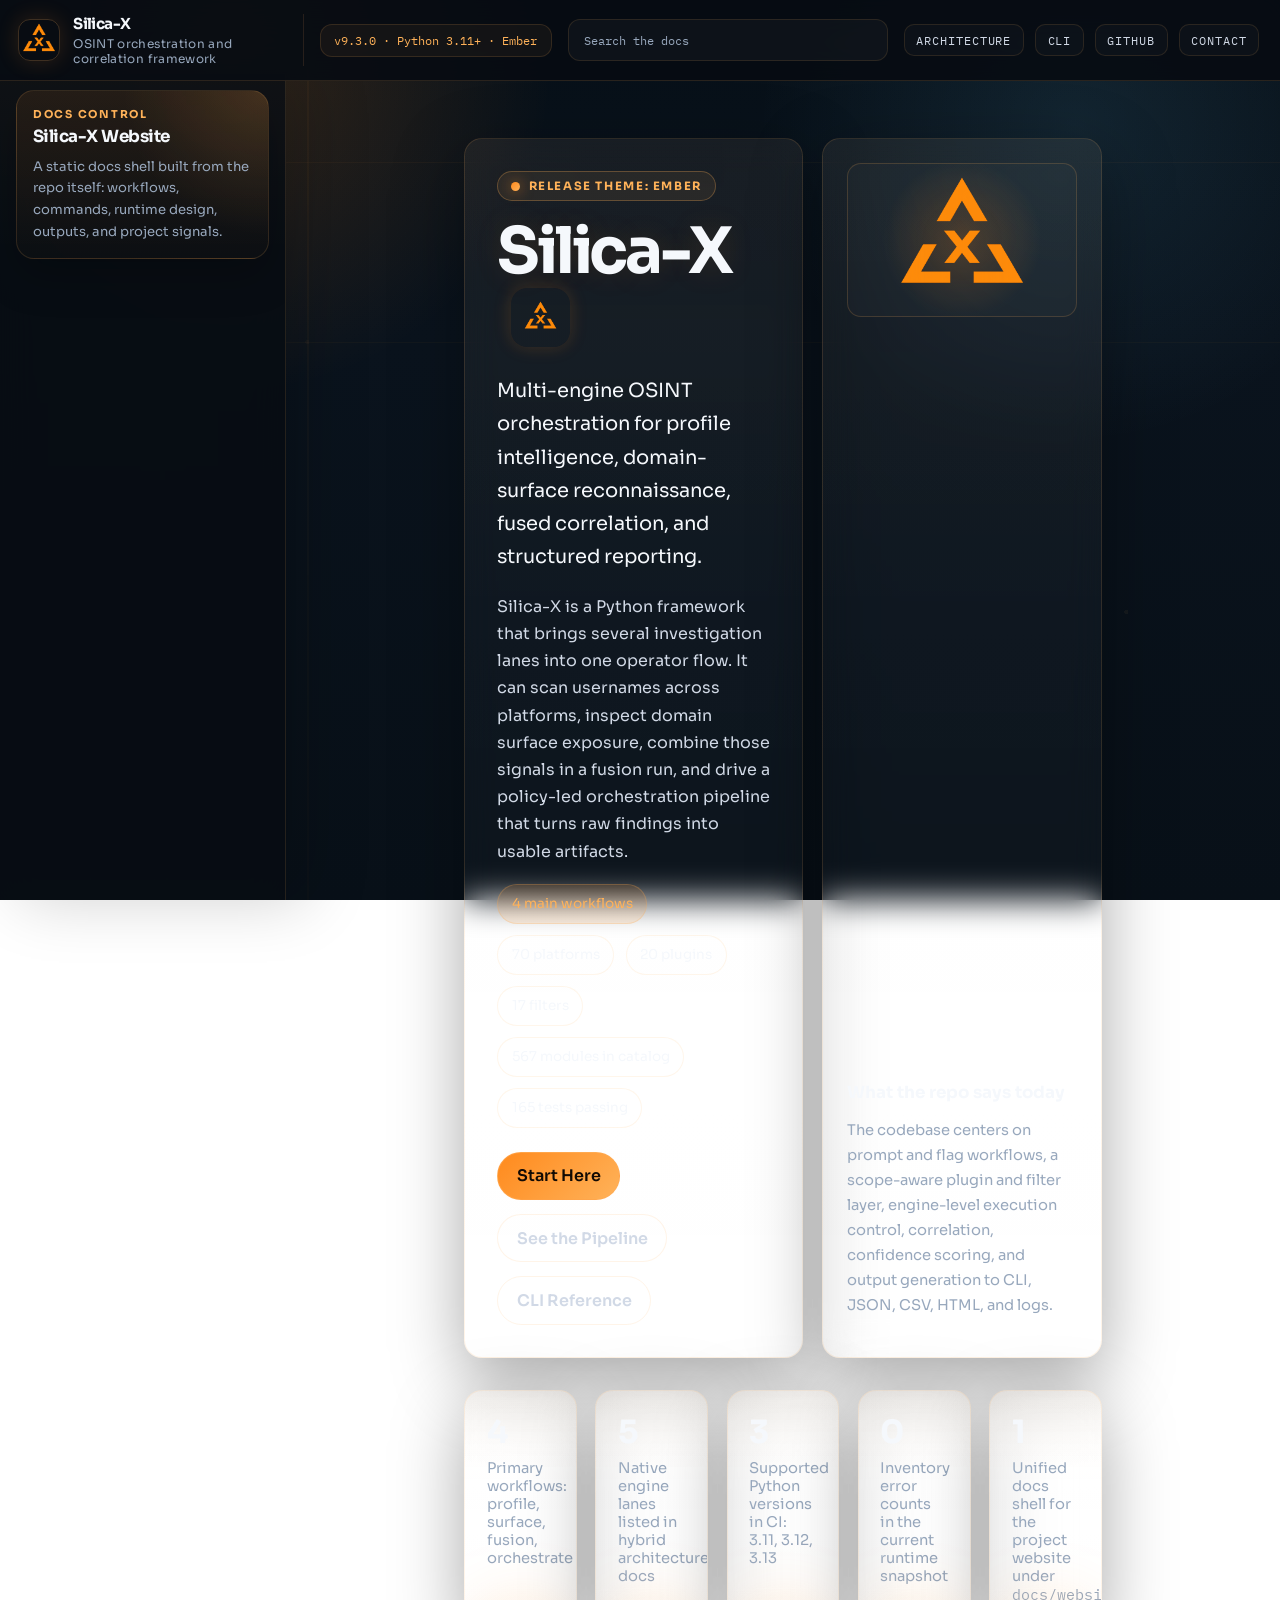
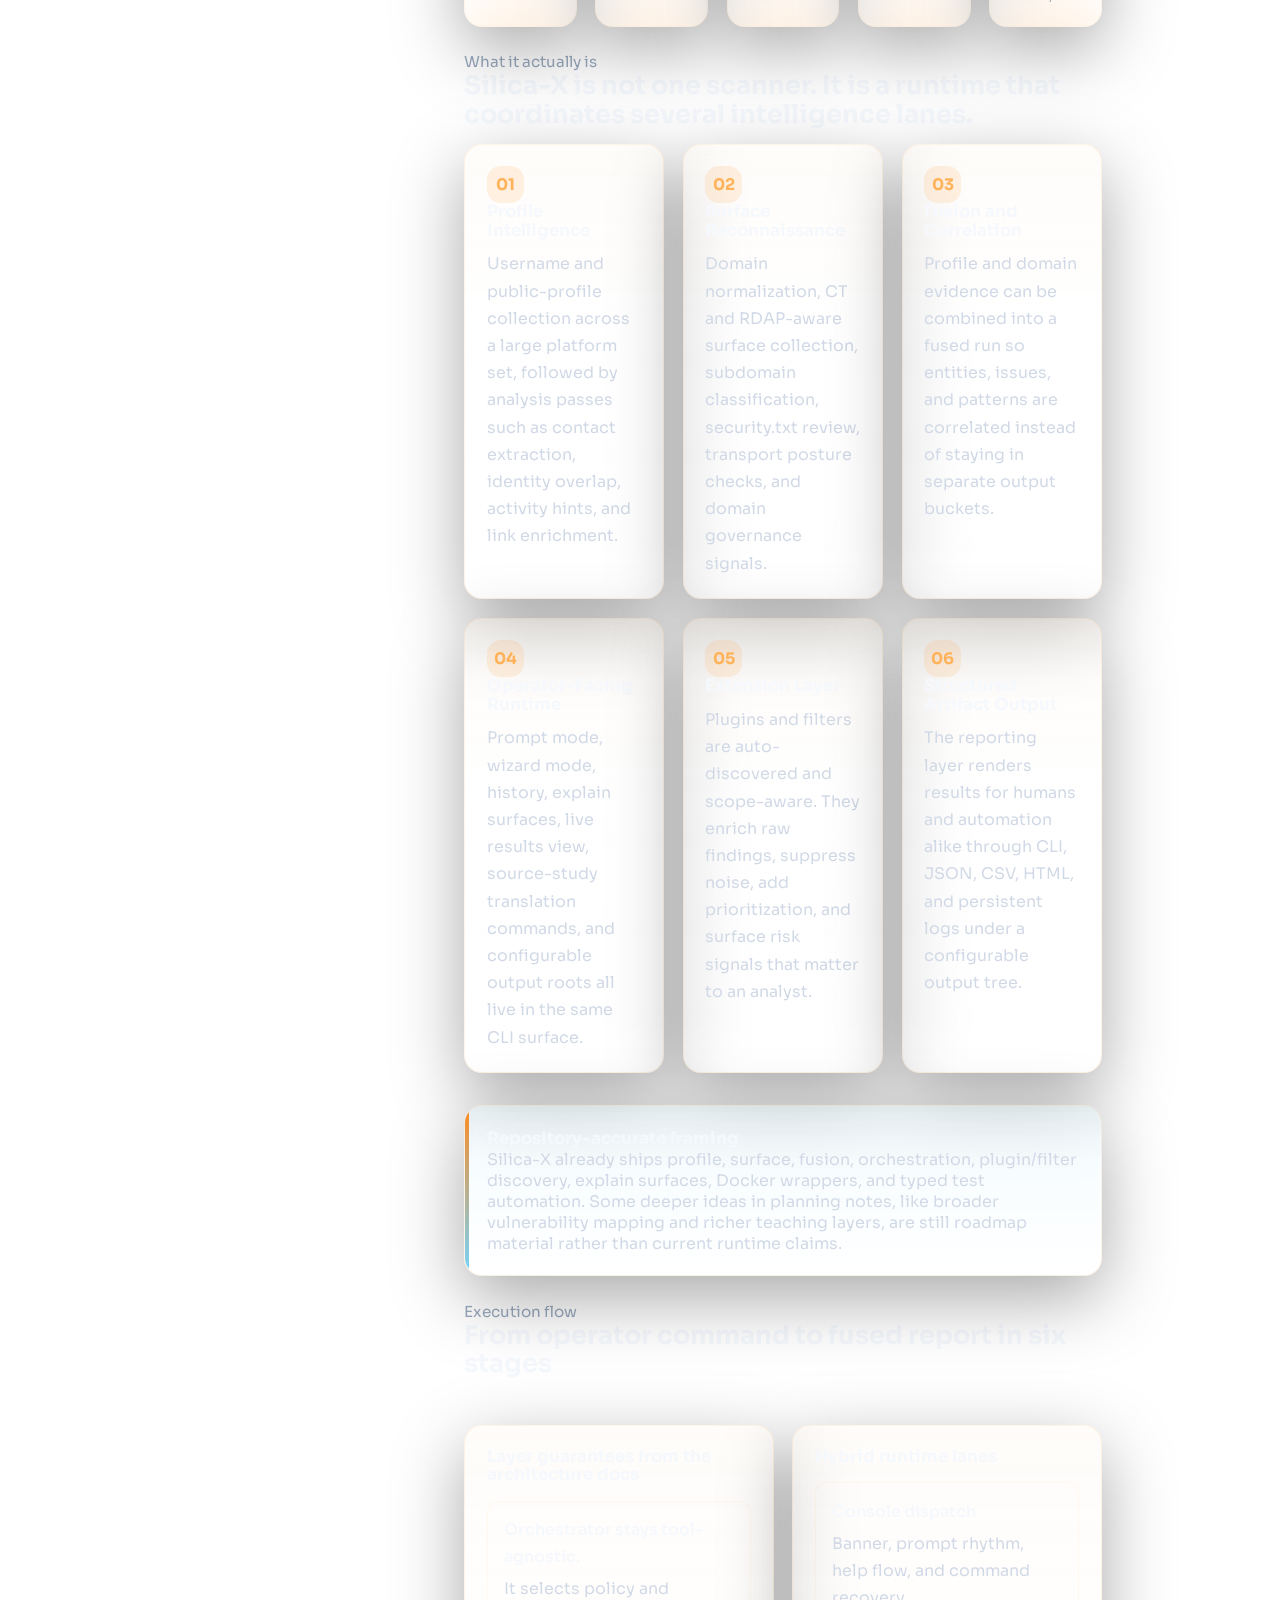
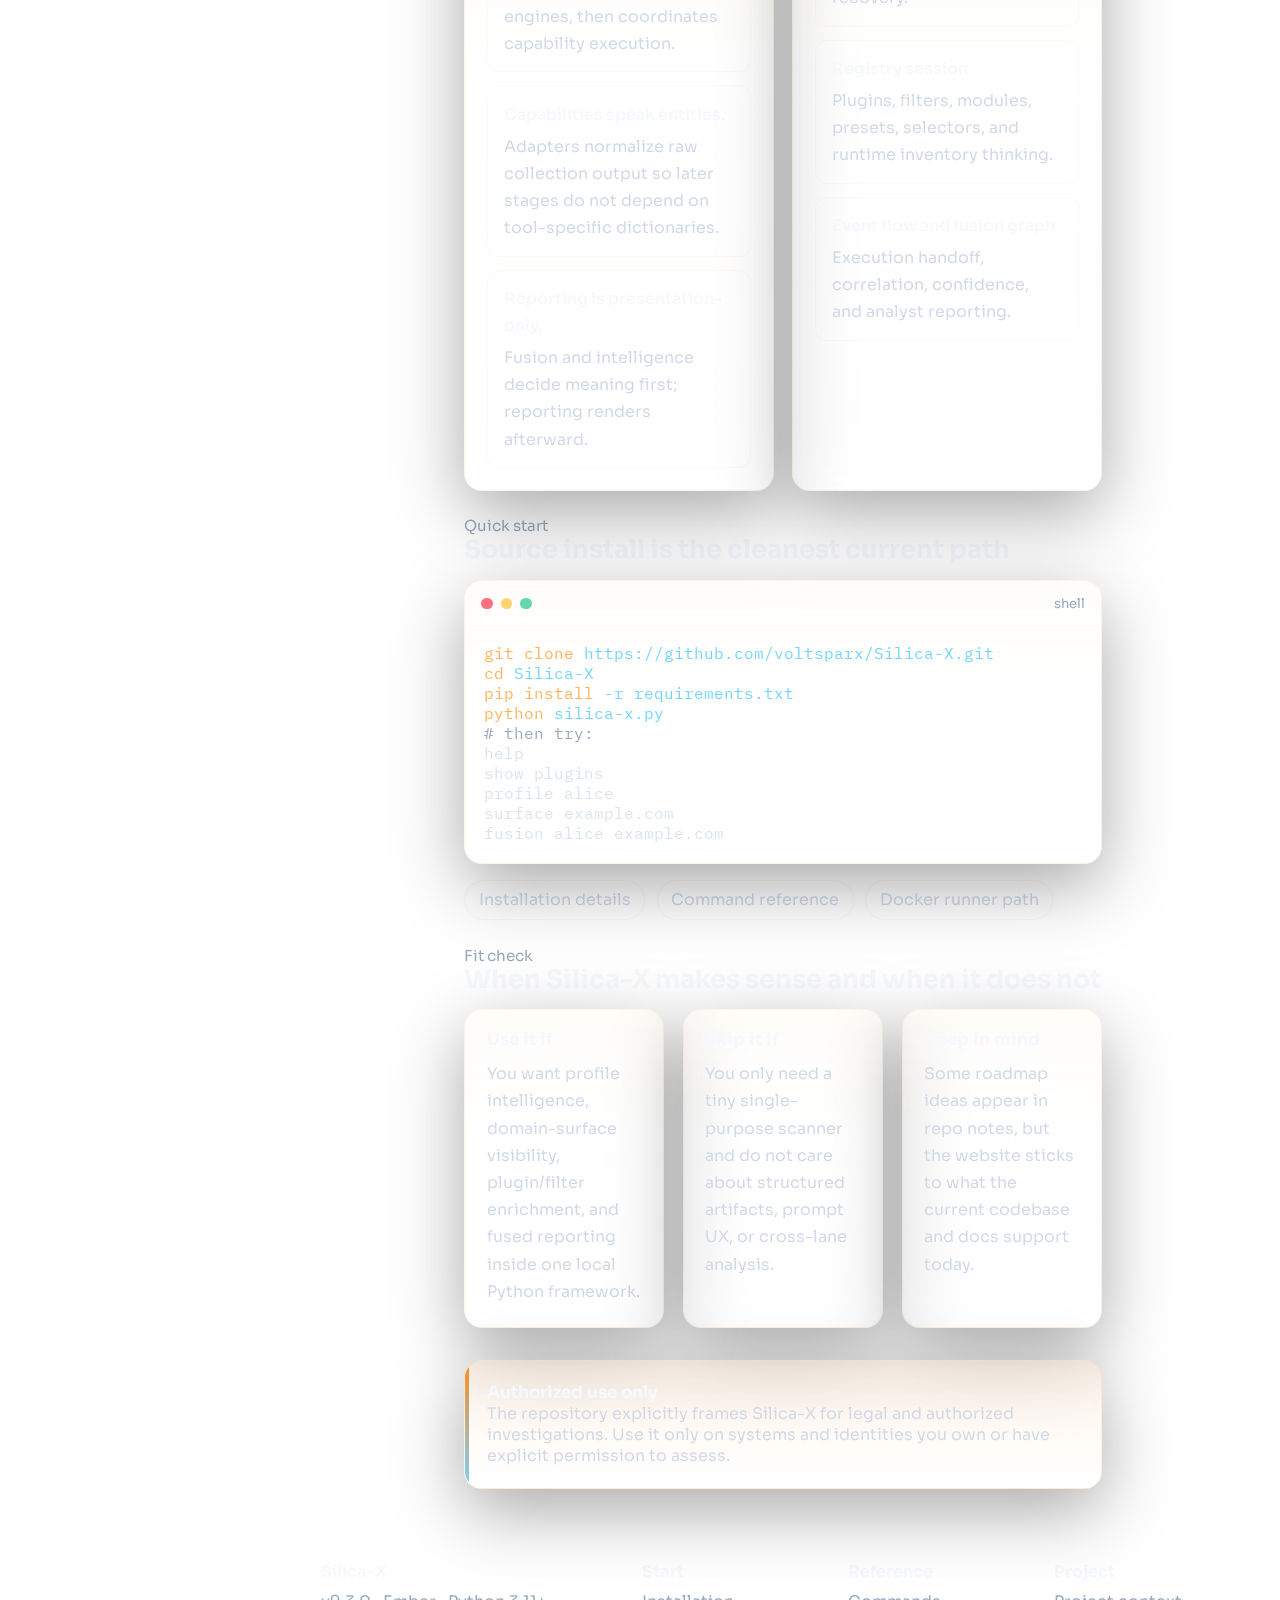
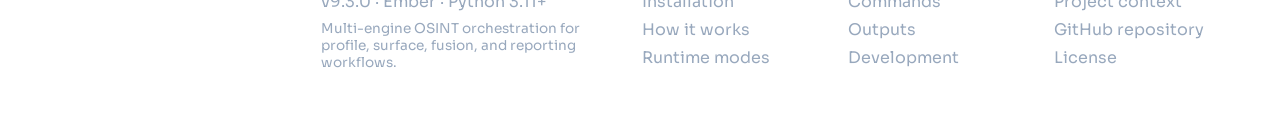
==== docs/website/index.html @ 4a7446ca "Modifications" ====
<!DOCTYPE html>
<html lang="en">
<head>
<meta charset="UTF-8">
<meta name="viewport" content="width=device-width, initial-scale=1.0">
<title>Overview | Silica-X</title>
<meta name="description" content="Silica-X is a multi-engine OSINT framework for profile intelligence, domain-surface reconnaissance, and fused correlation reporting.">
<link rel="canonical" href="https://voltsparx.github.io/Silica-X/">
<meta property="og:type" content="website">
<meta property="og:site_name" content="Silica-X">
<meta property="og:title" content="Overview | Silica-X">
<meta property="og:description" content="Static project docs for the Silica-X OSINT framework.">
<meta property="og:url" content="https://voltsparx.github.io/Silica-X/">
<meta property="og:image" content="https://raw.githubusercontent.com/voltsparx/Silica-X/main/docs/website/web_assets/media/silica-x-web.png">
<meta name="twitter:card" content="summary_large_image">
<meta name="twitter:title" content="Overview | Silica-X">
<meta name="twitter:description" content="Multi-engine OSINT orchestration for profile, surface, fusion, and orchestration workflows.">
<meta name="twitter:image" content="https://raw.githubusercontent.com/voltsparx/Silica-X/main/docs/website/web_assets/media/silica-x-web.png">
<link rel="preconnect" href="https://fonts.googleapis.com">
<link rel="preconnect" href="https://fonts.gstatic.com" crossorigin>
<link href="https://fonts.googleapis.com/css2?family=IBM+Plex+Mono:wght@400;500;600&family=Sora:wght@400;500;600;700;800&display=swap" rel="stylesheet">
<link rel="stylesheet" href="css/core/base.css">
<link rel="stylesheet" href="css/layout/topbar.css">
<link rel="stylesheet" href="css/layout/sidebar.css">
<link rel="stylesheet" href="css/layout/content.css">
<link rel="stylesheet" href="css/components/workflow.css">
<link rel="stylesheet" href="css/components/modules.css">
<link rel="stylesheet" href="css/components/development.css">
<link rel="stylesheet" href="css/layout/responsive.css">
<link rel="icon" href="web_assets/media/silica-x-favicon.ico" sizes="any">
</head>
<body data-page="index.html" data-default-section="home">
<header id="topbar">
  <button id="topbar-brand" type="button" aria-label="Silica-X brand console trigger">
    <img src="web_assets/media/silica-x-web.png" alt="Silica-X logo">
    <span id="topbar-brand-text">
      <span id="topbar-name">Silica-X</span>
      <span id="topbar-tagline">OSINT orchestration and correlation framework</span>
    </span>
  </button>
  <div id="topbar-version">v9.3.0 · Python 3.11+ · Ember</div>
  <div class="topbar-search">
    <input id="docs-search-input" type="search" placeholder="Search the docs">
    <div id="docs-search-results" class="topbar-search-results" hidden></div>
  </div>
  <div id="topbar-links">
    <a href="workflow.html#pipeline">Architecture</a>
    <a href="cli-reference.html#commands">CLI</a>
    <a href="https://github.com/voltsparx/Silica-X" target="_blank" rel="noreferrer">GitHub</a>
    <div class="contact-wrap">
      <button id="contact-toggle" class="contact-toggle" type="button" aria-expanded="false">Contact</button>
      <div id="contact-popover" class="contact-popover" hidden>
        <a href="mailto:voltsparx@gmail.com">voltsparx@gmail.com</a>
        <a href="https://github.com/voltsparx" target="_blank" rel="noreferrer">github.com/voltsparx</a>
      </div>
    </div>
    <button id="menu-toggle" type="button">Menu</button>
  </div>
</header>

<nav id="sidebar" aria-label="Documentation navigation">
  <div class="sidebar-panel-head">
    <div class="sidebar-kicker">Docs Control</div>
    <h2 class="sidebar-title">Silica-X Website</h2>
    <p class="sidebar-note">A static docs shell built from the repo itself: workflows, commands, runtime design, outputs, and project signals.</p>
  </div>
  <div id="sidebar-tabs" class="sidebar-tabs" role="tablist" aria-label="Documentation groups"></div>
  <div id="sidebar-nav"></div>
</nav>
<button id="sidebar-backdrop" type="button" aria-label="Close navigation"></button>

<main id="main">
  <section id="home" class="page-section section-anchor">
    <div class="hero-grid">
      <article class="hero-card">
        <div class="eyebrow">Release Theme: Ember</div>
        <h1 class="hero-title">Silica-X <span class="hero-title-mark" aria-hidden="true"><img src="web_assets/media/silica-x-web.png" alt=""></span></h1>
        <p class="hero-subtitle">Multi-engine OSINT orchestration for profile intelligence, domain-surface reconnaissance, fused correlation, and structured reporting.</p>
        <p class="hero-copy">Silica-X is a Python framework that brings several investigation lanes into one operator flow. It can scan usernames across platforms, inspect domain surface exposure, combine those signals in a fusion run, and drive a policy-led orchestration pipeline that turns raw findings into usable artifacts.</p>
        <div class="badge-row">
          <span class="badge is-accent">4 main workflows</span>
          <span class="badge">70 platforms</span>
          <span class="badge">20 plugins</span>
          <span class="badge">17 filters</span>
          <span class="badge">567 modules in catalog</span>
          <span class="badge">165 tests passing</span>
        </div>
        <div class="cta-row">
          <a class="btn btn-primary" href="getting-started.html#install">Start Here</a>
          <a class="btn btn-secondary" href="workflow.html#pipeline">See the Pipeline</a>
          <a class="btn btn-ghost" href="cli-reference.html#commands">CLI Reference</a>
        </div>
      </article>
      <article class="hero-card hero-logo-card">
        <div class="hero-logo-frame">
          <img src="web_assets/media/silica-x-web.png" alt="Silica-X mark">
        </div>
        <div>
          <div class="card-title">What the repo says today</div>
          <p class="hero-logo-note">The codebase centers on prompt and flag workflows, a scope-aware plugin and filter layer, engine-level execution control, correlation, confidence scoring, and output generation to CLI, JSON, CSV, HTML, and logs.</p>
        </div>
      </article>
    </div>

    <div class="stats-grid section-block">
      <article class="metric-card"><span class="metric-value">4</span><span class="metric-label">Primary workflows: profile, surface, fusion, orchestrate</span></article>
      <article class="metric-card"><span class="metric-value">5</span><span class="metric-label">Native engine lanes listed in hybrid architecture docs</span></article>
      <article class="metric-card"><span class="metric-value">3</span><span class="metric-label">Supported Python versions in CI: 3.11, 3.12, 3.13</span></article>
      <article class="metric-card"><span class="metric-value">0</span><span class="metric-label">Inventory error counts in the current runtime snapshot</span></article>
      <article class="metric-card"><span class="metric-value">1</span><span class="metric-label">Unified docs shell for the project website under <span class="mono">docs/website</span></span></article>
    </div>
  </section>

  <section id="core-idea" class="page-section section-anchor">
    <div class="section-head">
      <div>
        <div class="section-kicker">What it actually is</div>
        <h2 class="section-title">Silica-X is not one scanner. It is a runtime that coordinates several intelligence lanes.</h2>
      </div>
    </div>
    <div class="card-grid">
      <article class="card">
        <div class="icon-chip">01</div>
        <h3 class="card-title">Profile Intelligence</h3>
        <div class="card-copy">
          <p>Username and public-profile collection across a large platform set, followed by analysis passes such as contact extraction, identity overlap, activity hints, and link enrichment.</p>
        </div>
      </article>
      <article class="card">
        <div class="icon-chip">02</div>
        <h3 class="card-title">Surface Reconnaissance</h3>
        <div class="card-copy">
          <p>Domain normalization, CT and RDAP-aware surface collection, subdomain classification, security.txt review, transport posture checks, and domain governance signals.</p>
        </div>
      </article>
      <article class="card">
        <div class="icon-chip">03</div>
        <h3 class="card-title">Fusion and Correlation</h3>
        <div class="card-copy">
          <p>Profile and domain evidence can be combined into a fused run so entities, issues, and patterns are correlated instead of staying in separate output buckets.</p>
        </div>
      </article>
      <article class="card">
        <div class="icon-chip">04</div>
        <h3 class="card-title">Operator-Facing Runtime</h3>
        <div class="card-copy">
          <p>Prompt mode, wizard mode, history, explain surfaces, live results view, source-study translation commands, and configurable output roots all live in the same CLI surface.</p>
        </div>
      </article>
      <article class="card">
        <div class="icon-chip">05</div>
        <h3 class="card-title">Extension Layer</h3>
        <div class="card-copy">
          <p>Plugins and filters are auto-discovered and scope-aware. They enrich raw findings, suppress noise, add prioritization, and surface risk signals that matter to an analyst.</p>
        </div>
      </article>
      <article class="card">
        <div class="icon-chip">06</div>
        <h3 class="card-title">Structured Artifact Output</h3>
        <div class="card-copy">
          <p>The reporting layer renders results for humans and automation alike through CLI, JSON, CSV, HTML, and persistent logs under a configurable output tree.</p>
        </div>
      </article>
    </div>
    <div class="callout callout-info section-block">
      <div class="callout-title">Repository-accurate framing</div>
      Silica-X already ships profile, surface, fusion, orchestration, plugin/filter discovery, explain surfaces, Docker wrappers, and typed test automation. Some deeper ideas in planning notes, like broader vulnerability mapping and richer teaching layers, are still roadmap material rather than current runtime claims.
    </div>
  </section>

  <section id="how-it-works" class="page-section section-anchor">
    <div class="section-head">
      <div>
        <div class="section-kicker">Execution flow</div>
        <h2 class="section-title">From operator command to fused report in six stages</h2>
      </div>
    </div>
    <div class="pipeline-grid">
      <div id="home-workflow-rail" class="workflow-rail" aria-label="Silica-X workflow stages"></div>
    </div>
    <div class="grid-2 section-block">
      <article class="panel">
        <h3 class="panel-title">Layer guarantees from the architecture docs</h3>
        <ul class="simple-list">
          <li><span class="list-label">Orchestrator stays tool-agnostic.</span>It selects policy and engines, then coordinates capability execution.</li>
          <li><span class="list-label">Capabilities speak entities.</span>Adapters normalize raw collection output so later stages do not depend on tool-specific dictionaries.</li>
          <li><span class="list-label">Reporting is presentation-only.</span>Fusion and intelligence decide meaning first; reporting renders afterward.</li>
        </ul>
      </article>
      <article class="panel">
        <h3 class="panel-title">Hybrid runtime lanes</h3>
        <ul class="simple-list">
          <li><span class="list-label">Console dispatch</span>Banner, prompt rhythm, help flow, and command recovery.</li>
          <li><span class="list-label">Registry session</span>Plugins, filters, modules, presets, selectors, and runtime inventory thinking.</li>
          <li><span class="list-label">Event flow and fusion graph</span>Execution handoff, correlation, confidence, and analyst reporting.</li>
        </ul>
      </article>
    </div>
  </section>

  <section id="quickstart-30" class="page-section section-anchor">
    <div class="section-head">
      <div>
        <div class="section-kicker">Quick start</div>
        <h2 class="section-title">Source install is the cleanest current path</h2>
      </div>
    </div>
    <article class="code-block">
      <div class="code-head">
        <span class="code-dot"></span>
        <span class="code-dot"></span>
        <span class="code-dot"></span>
        <span class="code-lang">shell</span>
      </div>
      <pre class="code-body"><span class="cmd">git clone</span> <span class="arg">https://github.com/voltsparx/Silica-X.git</span>
<span class="cmd">cd</span> <span class="arg">Silica-X</span>
<span class="cmd">pip install</span> <span class="arg">-r requirements.txt</span>
<span class="cmd">python</span> <span class="arg">silica-x.py</span>
<span class="muted"># then try:</span>
help
show plugins
profile alice
surface example.com
fusion alice example.com</pre>
    </article>
    <div class="section-links">
      <a class="section-link" href="getting-started.html#install">Installation details</a>
      <a class="section-link" href="cli-reference.html#commands">Command reference</a>
      <a class="section-link" href="download.html#download-home">Docker runner path</a>
    </div>
  </section>

  <section id="fit-check" class="page-section section-anchor">
    <div class="section-head">
      <div>
        <div class="section-kicker">Fit check</div>
        <h2 class="section-title">When Silica-X makes sense and when it does not</h2>
      </div>
    </div>
    <div class="grid-3">
      <article class="card">
        <h3 class="card-title">Use it if</h3>
        <div class="card-copy">
          <p>You want profile intelligence, domain-surface visibility, plugin/filter enrichment, and fused reporting inside one local Python framework.</p>
        </div>
      </article>
      <article class="card">
        <h3 class="card-title">Skip it if</h3>
        <div class="card-copy">
          <p>You only need a tiny single-purpose scanner and do not care about structured artifacts, prompt UX, or cross-lane analysis.</p>
        </div>
      </article>
      <article class="card">
        <h3 class="card-title">Keep in mind</h3>
        <div class="card-copy">
          <p>Some roadmap ideas appear in repo notes, but the website sticks to what the current codebase and docs support today.</p>
        </div>
      </article>
    </div>
    <div class="callout callout-warn section-block">
      <div class="callout-title">Authorized use only</div>
      The repository explicitly frames Silica-X for legal and authorized investigations. Use it only on systems and identities you own or have explicit permission to assess.
    </div>
  </section>
</main>

<footer class="footer shell">
  <div class="footer-grid">
    <div>
      <div class="footer-title">Silica-X</div>
      <div>v9.3.0 · Ember · Python 3.11+</div>
      <div class="tiny" style="margin-top: 0.5rem;">Multi-engine OSINT orchestration for profile, surface, fusion, and reporting workflows.</div>
    </div>
    <div>
      <div class="footer-title">Start</div>
      <a class="footer-link" href="getting-started.html#install">Installation</a>
      <a class="footer-link" href="workflow.html#how">How it works</a>
      <a class="footer-link" href="modes.html#prompt-mode">Runtime modes</a>
    </div>
    <div>
      <div class="footer-title">Reference</div>
      <a class="footer-link" href="cli-reference.html#commands">Commands</a>
      <a class="footer-link" href="reporting.html#outputs">Outputs</a>
      <a class="footer-link" href="development.html#development-home">Development</a>
    </div>
    <div>
      <div class="footer-title">Project</div>
      <a class="footer-link" href="project.html#author">Project context</a>
      <a class="footer-link" href="https://github.com/voltsparx/Silica-X" target="_blank" rel="noreferrer">GitHub repository</a>
      <a class="footer-link" href="https://raw.githubusercontent.com/voltsparx/Silica-X/main/LICENSE" target="_blank" rel="noreferrer">License</a>
    </div>
  </div>
</footer>

<script src="js/core/site-data.js"></script>
<script src="js/core/helpers.js"></script>
<script src="js/features/sidebar.js"></script>
<script src="js/features/search.js"></script>
<script src="js/features/workflow-visual.js"></script>
<script src="js/features/easter-eggs.js"></script>
<script src="js/features/development-feed.js"></script>
<script src="js/bootstrap/app.js"></script>
</body>
</html>
---- docs/website/css/core/base.css ----
:root {
  --bg-0: #081018;
  --bg-1: #0d151f;
  --bg-2: #111d2a;
  --bg-3: rgba(17, 29, 42, 0.82);
  --panel: rgba(9, 16, 24, 0.92);
  --panel-strong: rgba(12, 22, 32, 0.98);
  --panel-soft: rgba(255, 255, 255, 0.04);
  --line: rgba(255, 176, 90, 0.14);
  --line-strong: rgba(255, 171, 86, 0.34);
  --text-0: #f5f8fc;
  --text-1: #d1d9e6;
  --text-2: #98a8bd;
  --ember: #ff8a1d;
  --ember-2: #ffb259;
  --ember-3: #ffd29a;
  --cyan: #73d4ff;
  --mint: #67d6a8;
  --rose: #ff8d99;
  --warn: #ffd36f;
  --shadow: 0 22px 70px rgba(0, 0, 0, 0.34);
  --radius-lg: 28px;
  --radius-md: 18px;
  --radius-sm: 12px;
  --site-width: 1180px;
  --sidebar-width: 286px;
  --topbar-height: 74px;
  --scanline: rgba(255, 176, 90, 0.024);
  --circuit: rgba(255, 165, 76, 0.065);
  --circuit-strong: rgba(255, 186, 112, 0.12);
}

* {
  box-sizing: border-box;
}

html {
  scroll-behavior: smooth;
}

body {
  margin: 0;
  min-height: 100vh;
  color: var(--text-1);
  font-family: "Sora", sans-serif;
  background:
    radial-gradient(circle at 18% 8%, rgba(255, 138, 29, 0.17), transparent 24%),
    radial-gradient(circle at 84% 14%, rgba(115, 212, 255, 0.1), transparent 24%),
    linear-gradient(90deg, transparent 0 7%, var(--scanline) 7% 7.1%, transparent 7.1% 13%, var(--scanline) 13% 13.1%, transparent 13.1% 100%),
    linear-gradient(180deg, #071018 0%, #0a131d 38%, #081018 100%);
  background-attachment: fixed;
  overflow-x: hidden;
}

body::before,
body::after {
  content: "";
  position: fixed;
  inset: 0;
  pointer-events: none;
  z-index: -1;
}

body::before {
  background:
    linear-gradient(90deg, transparent 0 12%, var(--circuit) 12% 12.14%, transparent 12.14% 24%, var(--circuit) 24% 24.14%, transparent 24.14% 100%),
    linear-gradient(180deg, transparent 0 18%, var(--circuit) 18% 18.14%, transparent 18.14% 38%, var(--circuit) 38% 38.14%, transparent 38.14% 100%),
    radial-gradient(circle at 12% 18%, var(--circuit-strong) 0 2px, transparent 2px),
    radial-gradient(circle at 24% 38%, var(--circuit) 0 2px, transparent 2px),
    radial-gradient(circle at 76% 22%, var(--circuit) 0 2px, transparent 2px),
    radial-gradient(circle at 88% 68%, var(--circuit-strong) 0 2px, transparent 2px);
  mask-image: linear-gradient(180deg, rgba(0, 0, 0, 0.78), rgba(0, 0, 0, 0.34));
  opacity: 0.92;
}

body::after {
  background:
    radial-gradient(circle at 20% 10%, rgba(255, 138, 29, 0.17), transparent 0 18%),
    radial-gradient(circle at 80% 80%, rgba(255, 138, 29, 0.1), transparent 0 16%),
    radial-gradient(circle at 72% 8%, rgba(115, 212, 255, 0.08), transparent 0 14%);
  filter: blur(36px);
}

img {
  max-width: 100%;
  display: block;
}

a {
  color: inherit;
  text-decoration: none;
}

button,
input,
select {
  font: inherit;
}

button {
  border: 0;
  cursor: pointer;
}

main {
  display: block;
}

h1,
h2,
h3,
h4 {
  margin: 0;
  color: var(--text-0);
  line-height: 1.1;
  font-family: "Sora", sans-serif;
}

p,
li {
  line-height: 1.7;
}

code,
pre,
.mono {
  font-family: "IBM Plex Mono", monospace;
}

.shell {
  max-width: var(--site-width);
  margin: 0 auto;
}

.page {
  max-width: 900px;
}

.eyebrow {
  display: inline-flex;
  align-items: center;
  gap: 0.55rem;
  padding: 0.45rem 0.8rem;
  border-radius: 999px;
  border: 1px solid rgba(255, 171, 86, 0.28);
  background: rgba(255, 171, 86, 0.08);
  color: var(--ember-2);
  letter-spacing: 0.14em;
  font-size: 0.72rem;
  font-weight: 700;
  text-transform: uppercase;
}

.eyebrow::before {
  content: "";
  width: 0.55rem;
  height: 0.55rem;
  border-radius: 999px;
  background: linear-gradient(135deg, var(--ember), var(--ember-2));
  box-shadow: 0 0 14px rgba(255, 138, 29, 0.65);
}

.hero-card,
.panel,
.card,
.callout,
.code-block,
.table-card,
.stage-detail,
.feed-card,
.metric-card,
.download-card {
  background:
    linear-gradient(180deg, rgba(255, 255, 255, 0.035), rgba(255, 255, 255, 0.015)),
    linear-gradient(180deg, rgba(255, 176, 90, 0.03), transparent 40%);
  border: 1px solid var(--line);
  border-radius: var(--radius-md);
  box-shadow: var(--shadow);
  backdrop-filter: blur(16px);
}

.hero-grid,
.grid-2,
.grid-3,
.stats-grid,
.card-grid,
.metric-grid,
.download-grid,
.link-grid,
.command-grid,
.mode-grid {
  display: grid;
  gap: 1.15rem;
}

.hero-grid {
  grid-template-columns: minmax(0, 1.55fr) minmax(280px, 0.95fr);
}

.grid-2 {
  grid-template-columns: repeat(2, minmax(0, 1fr));
}

.grid-3,
.card-grid,
.metric-grid,
.download-grid,
.link-grid,
.command-grid,
.mode-grid {
  grid-template-columns: repeat(3, minmax(0, 1fr));
}

.section-block {
  margin-top: 2rem;
}

.section-head {
  display: flex;
  align-items: center;
  justify-content: space-between;
  gap: 1rem;
  margin-bottom: 1rem;
}

.section-title {
  font-size: clamp(1.35rem, 2vw, 1.9rem);
}

.section-kicker {
  color: var(--text-2);
  font-size: 0.95rem;
}

.hero-card {
  padding: 2rem;
}

.hero-title {
  margin-top: 1rem;
  font-size: clamp(2.6rem, 5vw, 4.6rem);
  letter-spacing: -0.05em;
  text-shadow: 0 0 30px rgba(255, 138, 29, 0.12);
}

.hero-title-mark {
  display: inline-flex;
  align-items: center;
  justify-content: center;
  width: 0.92em;
  height: 0.92em;
  margin-left: 0.22em;
  vertical-align: 0.02em;
  border-radius: 16px;
  box-shadow: 0 0 18px rgba(255, 138, 29, 0.18);
}

.hero-title-mark img {
  width: 100%;
  height: 100%;
  object-fit: contain;
}

.hero-subtitle {
  margin-top: 0.75rem;
  color: var(--text-0);
  font-size: clamp(1rem, 1.8vw, 1.22rem);
}

.hero-copy {
  margin-top: 1rem;
  max-width: 64ch;
  color: var(--text-1);
}

.hero-logo-card {
  padding: 1.5rem;
  display: flex;
  flex-direction: column;
  justify-content: space-between;
  gap: 1rem;
  min-height: 100%;
}

.hero-logo-frame {
  border-radius: calc(var(--radius-md) - 4px);
  overflow: hidden;
  border: 1px solid rgba(255, 171, 86, 0.18);
  background: radial-gradient(circle at center, rgba(255, 138, 29, 0.2), transparent 58%), rgba(255, 255, 255, 0.02);
}

.hero-logo-frame img,
#topbar-brand img {
  transition: transform 180ms ease, filter 180ms ease;
}

.egg-logo-pulse {
  animation: egg-logo-pulse 820ms cubic-bezier(0.16, 1, 0.3, 1) 1;
}

@keyframes egg-logo-pulse {
  0% { transform: scale(1) rotate(0deg); filter: drop-shadow(0 0 0 rgba(255, 138, 29, 0)); }
  35% { transform: scale(1.08) rotate(7deg); filter: drop-shadow(0 0 16px rgba(255, 138, 29, 0.55)); }
  100% { transform: scale(1) rotate(0deg); filter: drop-shadow(0 0 0 rgba(255, 138, 29, 0)); }
}

.hero-logo-note {
  color: var(--text-2);
  font-size: 0.92rem;
}

.badge-row {
  display: flex;
  flex-wrap: wrap;
  gap: 0.7rem;
  margin-top: 1.2rem;
}

.badge {
  padding: 0.65rem 0.85rem;
  border-radius: 999px;
  background: rgba(255, 255, 255, 0.04);
  border: 1px solid rgba(255, 176, 90, 0.12);
  color: var(--text-0);
  font-size: 0.85rem;
}

.badge.is-accent {
  background: rgba(255, 138, 29, 0.12);
  border-color: rgba(255, 171, 86, 0.24);
  color: var(--ember-2);
}

.cta-row {
  display: flex;
  flex-wrap: wrap;
  gap: 0.85rem;
  margin-top: 1.5rem;
}

.btn {
  display: inline-flex;
  align-items: center;
  justify-content: center;
  gap: 0.55rem;
  min-height: 46px;
  padding: 0.8rem 1.15rem;
  border-radius: 999px;
  border: 1px solid var(--line);
  font-weight: 600;
  transition: transform 160ms ease, border-color 160ms ease, background 160ms ease;
}

.btn:hover,
.btn:focus-visible {
  transform: translateY(-1px);
  border-color: rgba(255, 171, 86, 0.38);
}

.btn-primary {
  color: #120a04;
  background: linear-gradient(135deg, var(--ember), var(--ember-2));
  border-color: rgba(255, 171, 86, 0.55);
}

.btn-secondary {
  background: rgba(255, 255, 255, 0.04);
}

.btn-ghost {
  background: transparent;
}

.panel,
.card,
.callout,
.feed-card,
.metric-card,
.download-card,
.table-card {
  padding: 1.35rem;
}

.stats-grid {
  grid-template-columns: repeat(5, minmax(0, 1fr));
}

.metric-card {
  position: relative;
  overflow: hidden;
}

.metric-card::after {
  content: "";
  position: absolute;
  inset: auto -10% -40% auto;
  width: 8rem;
  height: 8rem;
  border-radius: 999px;
  background: rgba(255, 138, 29, 0.12);
  filter: blur(28px);
}

.metric-value {
  font-size: 2rem;
  color: var(--text-0);
  font-weight: 700;
}

.metric-label {
  display: block;
  margin-top: 0.45rem;
  color: var(--text-2);
  font-size: 0.92rem;
}

.card-title,
.panel-title,
.callout-title {
  color: var(--text-0);
  font-size: 1.05rem;
  font-weight: 700;
}

.card-copy,
.panel-copy {
  margin-top: 0.65rem;
}

.card-copy p:first-child,
.panel-copy p:first-child {
  margin-top: 0;
}

.panel-copy p:last-child,
.card-copy p:last-child {
  margin-bottom: 0;
}

.callout {
  position: relative;
  overflow: hidden;
}

.callout::before {
  content: "";
  position: absolute;
  inset: 0 auto 0 0;
  width: 4px;
  background: linear-gradient(180deg, var(--ember), var(--cyan));
}

.callout-info {
  background: linear-gradient(180deg, rgba(115, 212, 255, 0.08), rgba(255, 255, 255, 0.02));
}

.callout-warn {
  background: linear-gradient(180deg, rgba(255, 138, 29, 0.09), rgba(255, 255, 255, 0.02));
}

.callout-danger {
  background: linear-gradient(180deg, rgba(255, 141, 153, 0.08), rgba(255, 255, 255, 0.02));
}

.mini-list,
.timeline-list,
.stack-list,
.signal-list,
.simple-list {
  display: grid;
  gap: 0.8rem;
  padding: 0;
  margin: 1rem 0 0;
  list-style: none;
}

.mini-list li,
.timeline-list li,
.stack-list li,
.signal-list li,
.simple-list li {
  padding: 0.9rem 1rem;
  border-radius: var(--radius-sm);
  background: rgba(255, 255, 255, 0.03);
  border: 1px solid rgba(255, 176, 90, 0.08);
}

.list-label {
  display: block;
  color: var(--text-0);
  font-weight: 600;
  margin-bottom: 0.3rem;
}

.table-card table {
  width: 100%;
  border-collapse: collapse;
  font-size: 0.95rem;
}

.table-card thead th {
  text-align: left;
  color: var(--text-0);
  font-size: 0.78rem;
  text-transform: uppercase;
  letter-spacing: 0.08em;
  padding: 0 0 0.9rem;
}

.table-card tbody td {
  padding: 0.9rem 0;
  border-top: 1px solid rgba(255, 176, 90, 0.08);
  vertical-align: top;
}

.code-block {
  overflow: hidden;
  padding: 0;
}

.code-head {
  display: flex;
  align-items: center;
  gap: 0.5rem;
  padding: 0.9rem 1rem;
  border-bottom: 1px solid rgba(255, 176, 90, 0.08);
  background: rgba(255, 255, 255, 0.04);
}

.code-dot {
  width: 0.72rem;
  height: 0.72rem;
  border-radius: 999px;
  background: rgba(255, 255, 255, 0.16);
}

.code-dot:nth-child(1) {
  background: #ff6f7d;
}

.code-dot:nth-child(2) {
  background: #ffd36f;
}

.code-dot:nth-child(3) {
  background: #67d6a8;
}

.code-lang {
  margin-left: auto;
  color: var(--text-2);
  font-size: 0.82rem;
}

.code-body {
  margin: 0;
  padding: 1rem 1.2rem 1.2rem;
  overflow-x: auto;
  color: #d9e3ef;
}

.code-body .cmd {
  color: var(--ember-2);
}

.code-body .arg {
  color: var(--cyan);
}

.code-body .muted {
  color: var(--text-2);
}

.pill-row {
  display: flex;
  flex-wrap: wrap;
  gap: 0.55rem;
  margin-top: 1rem;
}

.pill {
  padding: 0.45rem 0.72rem;
  border-radius: 999px;
  border: 1px solid rgba(115, 212, 255, 0.18);
  background: rgba(115, 212, 255, 0.07);
  color: #cbefff;
  font-size: 0.82rem;
}

.split-note {
  display: grid;
  grid-template-columns: 1fr auto;
  gap: 1rem;
  align-items: center;
}

.muted {
  color: var(--text-2);
}

.tiny {
  font-size: 0.85rem;
}

.status-positive {
  color: var(--mint);
}

.status-warn {
  color: var(--warn);
}

.status-danger {
  color: var(--rose);
}

.footer {
  color: var(--text-2);
}

.footer.shell {
  max-width: none;
  margin-left: var(--sidebar-width);
  padding: 1.5rem 2.2rem 3rem;
}

.footer-grid {
  display: grid;
  gap: 1rem;
  max-width: min(var(--site-width), calc(100vw - var(--sidebar-width) - 4.4rem));
  margin: 0 auto;
  grid-template-columns: 1.6fr 1fr 1fr 1fr;
}

.footer-title {
  color: var(--text-0);
  font-weight: 700;
  margin-bottom: 0.55rem;
}

.footer-link {
  display: block;
  margin-top: 0.45rem;
}

.empty-state {
  padding: 1rem;
  border-radius: var(--radius-sm);
  border: 1px dashed rgba(255, 176, 90, 0.16);
  color: var(--text-2);
}

.egg-toast {
  position: fixed;
  right: 18px;
  bottom: 18px;
  z-index: 100;
  max-width: min(88vw, 420px);
  padding: 0.85rem 1rem;
  border-radius: 14px;
  border: 1px solid rgba(255, 176, 90, 0.22);
  background: rgba(9, 16, 24, 0.96);
  color: var(--text-0);
  box-shadow: var(--shadow);
  opacity: 0;
  transform: translateY(8px);
  transition: opacity 180ms ease, transform 180ms ease;
  pointer-events: none;
}

.egg-toast.show {
  opacity: 1;
  transform: translateY(0);
}

.egg-toast-title {
  display: block;
  color: var(--ember-2);
  font-size: 0.72rem;
  font-weight: 700;
  letter-spacing: 0.14em;
  text-transform: uppercase;
}

.egg-toast-copy {
  display: block;
  margin-top: 0.3rem;
  font-size: 0.9rem;
  color: var(--text-1);
}

.egg-ribbon-layer {
  position: fixed;
  inset: 0;
  overflow: hidden;
  pointer-events: none;
  z-index: 95;
}

.egg-ribbon {
  position: absolute;
  top: -12vh;
  width: 12px;
  height: 60px;
  border-radius: 999px;
  opacity: 0.96;
  animation: egg-ribbon-fall linear forwards;
  transform: translate3d(0, 0, 0) rotate(0deg);
}

@keyframes egg-ribbon-fall {
  to {
    transform: translate3d(var(--egg-drift, 0px), 120vh, 0) rotate(520deg);
    opacity: 0;
  }
}

body.egg-blueprint {
  --ember: #ffb259;
  --ember-2: #ffd29a;
  --line: rgba(255, 210, 154, 0.18);
}

body.egg-blueprint::before {
  opacity: 1;
  background:
    linear-gradient(90deg, transparent 0 10%, rgba(255, 210, 154, 0.085) 10% 10.12%, transparent 10.12% 24%, rgba(255, 210, 154, 0.085) 24% 24.12%, transparent 24.12% 100%),
    linear-gradient(180deg, transparent 0 16%, rgba(255, 210, 154, 0.085) 16% 16.12%, transparent 16.12% 34%, rgba(255, 210, 154, 0.085) 34% 34.12%, transparent 34.12% 100%);
}

body.egg-overdrive::after {
  filter: blur(18px);
  background:
    radial-gradient(circle at 20% 8%, rgba(255, 138, 29, 0.22), transparent 0 18%),
    radial-gradient(circle at 80% 70%, rgba(255, 138, 29, 0.22), transparent 0 20%);
}

body.egg-overdrive #topbar,
body.egg-overdrive #sidebar {
  border-color: rgba(255, 176, 90, 0.3);
  box-shadow: 0 0 0 1px rgba(255, 176, 90, 0.08), var(--shadow);
}

body.egg-clean-screen::before {
  opacity: 0.16;
}
---- docs/website/css/layout/topbar.css ----
#topbar {
  position: fixed;
  top: 0;
  left: 0;
  right: 0;
  z-index: 50;
  display: grid;
  grid-template-columns: minmax(240px, var(--sidebar-width)) auto minmax(220px, 1fr) auto;
  align-items: center;
  gap: 1rem;
  min-height: var(--topbar-height);
  padding: 0.9rem 1.3rem 0.9rem 1.1rem;
  background: rgba(7, 12, 18, 0.9);
  border-bottom: 1px solid rgba(255, 176, 90, 0.14);
  backdrop-filter: blur(18px);
}

#topbar-brand {
  display: inline-flex;
  align-items: center;
  gap: 0.85rem;
  min-width: 0;
  padding: 0;
  padding-right: 1.15rem;
  border-right: 1px solid rgba(255, 176, 90, 0.12);
  background: transparent;
  text-align: left;
}

#topbar-brand img {
  width: 42px;
  height: 42px;
  object-fit: cover;
  border-radius: 12px;
  border: 1px solid rgba(255, 171, 86, 0.22);
  box-shadow: 0 0 22px rgba(255, 138, 29, 0.16);
}

#topbar-brand-text {
  display: flex;
  flex-direction: column;
  gap: 0.15rem;
}

#topbar-name {
  color: var(--text-0);
  font-weight: 700;
  letter-spacing: -0.04em;
  font-size: 0.95rem;
}

#topbar-tagline {
  color: var(--text-2);
  font-size: 0.75rem;
  letter-spacing: 0.03em;
}

#topbar-version {
  justify-self: start;
  padding: 0.5rem 0.85rem;
  border-radius: 12px;
  border: 1px solid rgba(255, 171, 86, 0.14);
  background: rgba(255, 171, 86, 0.05);
  color: var(--ember-2);
  font-family: "IBM Plex Mono", monospace;
  font-size: 0.74rem;
  white-space: nowrap;
}

#topbar-links {
  display: flex;
  align-items: center;
  justify-content: flex-end;
  gap: 0.7rem;
  min-width: 0;
}

#topbar-links > a,
.contact-toggle {
  color: var(--text-1);
  font-family: "IBM Plex Mono", monospace;
  font-size: 0.72rem;
  text-transform: uppercase;
  letter-spacing: 0.08em;
  padding: 0.45rem 0.72rem;
  border: 1px solid rgba(255, 176, 90, 0.12);
  border-radius: 10px;
  background: rgba(255, 255, 255, 0.025);
}

.contact-wrap {
  position: relative;
}

.contact-toggle {
  background: rgba(255, 255, 255, 0.025);
}

.contact-popover {
  position: absolute;
  top: calc(100% + 0.7rem);
  right: 0;
  display: grid;
  gap: 0.4rem;
  min-width: 230px;
  padding: 0.9rem;
  border-radius: 14px;
  border: 1px solid rgba(255, 176, 90, 0.12);
  background: rgba(9, 16, 24, 0.98);
  box-shadow: var(--shadow);
}

.contact-popover[hidden] {
  display: none;
}

.contact-popover a,
.contact-popover span {
  color: var(--text-1);
  font-size: 0.9rem;
}

.topbar-search {
  position: relative;
  max-width: 360px;
  width: 100%;
}

.topbar-search input {
  width: 100%;
  min-height: 42px;
  padding: 0.78rem 0.95rem;
  border-radius: 12px;
  border: 1px solid rgba(255, 176, 90, 0.12);
  background: rgba(255, 255, 255, 0.03);
  color: var(--text-0);
  font-family: "IBM Plex Mono", monospace;
  font-size: 0.74rem;
}

.topbar-search input::placeholder {
  color: var(--text-2);
}

.topbar-search-results {
  position: absolute;
  top: calc(100% + 0.65rem);
  left: 0;
  right: 0;
  display: grid;
  gap: 0.5rem;
  padding: 0.75rem;
  border-radius: 16px;
  background: rgba(9, 16, 24, 0.98);
  border: 1px solid rgba(255, 176, 90, 0.12);
  box-shadow: var(--shadow);
}

.topbar-search-results[hidden] {
  display: none;
}

.search-result {
  display: block;
  padding: 0.8rem 0.9rem;
  border-radius: 12px;
  border: 1px solid transparent;
  background: rgba(255, 255, 255, 0.025);
}

.search-result:hover,
.search-result:focus-visible {
  border-color: rgba(255, 171, 86, 0.24);
}

.search-result-title {
  display: block;
  color: var(--text-0);
  font-weight: 600;
}

.search-result-meta {
  display: block;
  margin-top: 0.22rem;
  color: var(--text-2);
  font-size: 0.82rem;
}

#menu-toggle {
  display: none;
  padding: 0.75rem 0.95rem;
  border-radius: 10px;
  border: 1px solid rgba(255, 176, 90, 0.12);
  background: rgba(255, 255, 255, 0.03);
  color: var(--text-0);
  font-family: "IBM Plex Mono", monospace;
  font-size: 0.72rem;
  letter-spacing: 0.08em;
  text-transform: uppercase;
}
---- docs/website/css/layout/sidebar.css ----
#sidebar {
  position: fixed;
  top: var(--topbar-height);
  left: 0;
  bottom: 0;
  width: var(--sidebar-width);
  max-height: calc(100vh - var(--topbar-height));
  overflow: auto;
  padding: 1rem 0 1.6rem;
  border-right: 1px solid rgba(255, 176, 90, 0.12);
  background:
    linear-gradient(180deg, rgba(255, 176, 90, 0.03), transparent 22%),
    rgba(8, 13, 19, 0.95);
  backdrop-filter: blur(18px);
  box-shadow: 20px 0 60px rgba(0, 0, 0, 0.18);
}

.sidebar-panel-head {
  margin: 0 1rem 0.95rem;
  padding: 1rem;
  border: 1px solid rgba(255, 176, 90, 0.14);
  border-radius: 18px;
  background:
    linear-gradient(180deg, rgba(255, 138, 29, 0.09), rgba(255, 138, 29, 0.02)),
    radial-gradient(circle at top right, rgba(255, 178, 89, 0.14), transparent 48%);
  box-shadow: 0 18px 40px rgba(0, 0, 0, 0.22);
}

.sidebar-kicker {
  color: var(--ember-2);
  font-size: 0.68rem;
  font-weight: 700;
  text-transform: uppercase;
  letter-spacing: 0.16em;
}

.sidebar-title {
  margin-top: 0.42rem;
  color: var(--text-0);
  font-size: 1.05rem;
  letter-spacing: -0.03em;
}

.sidebar-note {
  margin: 0.6rem 0 0;
  color: var(--text-2);
  font-size: 0.82rem;
  line-height: 1.65;
}

.sidebar-tabs {
  display: grid;
  grid-template-columns: repeat(2, minmax(0, 1fr));
  gap: 0.5rem;
  margin: 0 1rem 1rem;
}

.sidebar-tab {
  padding: 0.55rem 0.66rem;
  border-radius: 10px;
  border: 1px solid rgba(255, 176, 90, 0.08);
  background: rgba(255, 255, 255, 0.025);
  color: var(--text-2);
  font-family: "IBM Plex Mono", monospace;
  font-size: 0.64rem;
  text-transform: uppercase;
  letter-spacing: 0.07em;
}

.sidebar-tab.is-active {
  color: #120a04;
  border-color: rgba(255, 176, 90, 0.24);
  background: linear-gradient(135deg, var(--ember), var(--ember-2));
}

#sidebar-nav {
  display: grid;
  gap: 0.9rem;
}

.sidebar-group {
  display: grid;
  gap: 0.46rem;
}

.sidebar-group-title {
  color: var(--ember-2);
  font-family: "IBM Plex Mono", monospace;
  font-size: 0.62rem;
  font-weight: 700;
  text-transform: uppercase;
  letter-spacing: 0.16em;
  padding: 0.4rem 1.2rem 0.1rem;
}

.sidebar-link {
  display: block;
  margin: 0 0.75rem;
  padding: 0.78rem 0.9rem 0.82rem 1rem;
  border-radius: 14px;
  border: 1px solid transparent;
  border-left: 3px solid transparent;
  background: rgba(255, 255, 255, 0.02);
  transition: border-color 160ms ease, background 160ms ease, transform 160ms ease;
}

.sidebar-link:hover,
.sidebar-link:focus-visible {
  transform: translateY(-1px);
  border-color: rgba(255, 171, 86, 0.18);
  border-left-color: rgba(255, 171, 86, 0.42);
  background: linear-gradient(180deg, rgba(255, 138, 29, 0.08), rgba(255, 255, 255, 0.02));
}

.sidebar-link.is-current {
  border-color: rgba(255, 171, 86, 0.22);
  border-left-color: var(--ember);
  background: linear-gradient(180deg, rgba(255, 138, 29, 0.1), rgba(255, 255, 255, 0.02));
}

.sidebar-link-title {
  display: block;
  color: var(--text-0);
  font-size: 0.9rem;
  font-weight: 700;
}

.sidebar-link-hint {
  display: block;
  margin-top: 0.22rem;
  color: var(--text-2);
  font-family: "IBM Plex Mono", monospace;
  font-size: 0.64rem;
  line-height: 1.5;
}

.sidebar-link-page {
  display: inline-flex;
  align-items: center;
  justify-content: center;
  margin-top: 0.5rem;
  padding: 0.18rem 0.5rem;
  border: 1px solid rgba(255, 176, 90, 0.1);
  border-radius: 999px;
  color: var(--text-2);
  font-family: "IBM Plex Mono", monospace;
  font-size: 0.58rem;
  letter-spacing: 0.06em;
  text-transform: uppercase;
}

#sidebar-backdrop {
  display: none;
  position: fixed;
  inset: 0;
  z-index: 44;
  background: rgba(5, 8, 12, 0.56);
}

body.nav-open #sidebar {
  transform: translateX(0);
}

body.nav-open #sidebar-backdrop {
  display: block;
}
---- docs/website/css/layout/content.css ----
#main {
  width: min(var(--site-width), calc(100vw - var(--sidebar-width)));
  max-width: none;
  margin: calc(var(--topbar-height) + 0.6rem) auto 0;
  padding: 1.8rem 2.2rem 3rem calc(var(--sidebar-width) + 2.2rem);
}

.page-intro {
  margin-bottom: 2rem;
  padding-top: 0.35rem;
}

.page-title {
  margin-top: 1rem;
  font-size: clamp(2rem, 4vw, 3.3rem);
  letter-spacing: -0.05em;
  text-shadow: 0 0 24px rgba(255, 138, 29, 0.1);
}

.page-copy {
  max-width: 72ch;
  margin-top: 0.9rem;
}

.page-section {
  margin-top: 1.6rem;
}

.section-anchor {
  scroll-margin-top: 112px;
}

.card-grid .card,
.mode-grid .card,
.command-grid .card,
.link-grid .card,
.download-grid .download-card {
  min-height: 100%;
}

.icon-chip {
  display: inline-flex;
  align-items: center;
  justify-content: center;
  width: 2.3rem;
  height: 2.3rem;
  border-radius: 14px;
  background: rgba(255, 138, 29, 0.12);
  color: var(--ember-2);
  font-weight: 700;
}

.stack-grid {
  display: grid;
  gap: 1rem;
}

.stack-card {
  position: relative;
  padding: 1.15rem 1.2rem 1.15rem 1.4rem;
  border-radius: 18px;
  border: 1px solid rgba(255, 176, 90, 0.08);
  background: rgba(255, 255, 255, 0.03);
}

.stack-card::before {
  content: "";
  position: absolute;
  top: 1rem;
  bottom: 1rem;
  left: 0.85rem;
  width: 2px;
  border-radius: 999px;
  background: linear-gradient(180deg, var(--ember), rgba(115, 212, 255, 0.65));
}

.stack-card h3 {
  font-size: 1rem;
}

.stack-card p {
  margin-bottom: 0;
}

.shell-frame {
  position: relative;
  overflow: hidden;
}

.split-feature {
  display: grid;
  grid-template-columns: 1.25fr 0.95fr;
  gap: 1rem;
}

.quote-card {
  padding: 1.35rem 1.45rem;
  border-radius: var(--radius-md);
  border: 1px solid rgba(255, 176, 90, 0.1);
  background: linear-gradient(135deg, rgba(255, 138, 29, 0.12), rgba(115, 212, 255, 0.06));
}

.quote-card blockquote {
  margin: 0;
  color: var(--text-0);
  font-size: 1.1rem;
  line-height: 1.6;
}

.quote-card cite {
  display: block;
  margin-top: 0.8rem;
  color: var(--text-2);
  font-style: normal;
}

.directory-tree {
  display: grid;
  gap: 0.55rem;
  margin-top: 1rem;
}

.directory-row {
  display: grid;
  grid-template-columns: minmax(120px, 0.8fr) minmax(0, 1fr);
  gap: 1rem;
  padding: 0.85rem 0.9rem;
  border-radius: 14px;
  background: rgba(255, 255, 255, 0.03);
  border: 1px solid rgba(255, 176, 90, 0.08);
}

.directory-name {
  color: var(--text-0);
  font-weight: 600;
}

.section-links {
  display: flex;
  flex-wrap: wrap;
  gap: 0.7rem;
  margin-top: 1rem;
}

.section-link {
  padding: 0.55rem 0.85rem;
  border-radius: 999px;
  background: rgba(255, 255, 255, 0.05);
  border: 1px solid rgba(255, 176, 90, 0.1);
}

.alert-inline {
  display: inline-flex;
  align-items: center;
  gap: 0.45rem;
  color: var(--warn);
  font-size: 0.88rem;
}
---- docs/website/css/components/workflow.css ----
.workflow-rail {
  display: grid;
  gap: 0.9rem;
}

.workflow-stage {
  position: relative;
  border-radius: 18px;
  border: 1px solid rgba(255, 176, 90, 0.1);
  background: rgba(255, 255, 255, 0.025);
  overflow: hidden;
  transition: border-color 160ms ease, background 160ms ease, transform 160ms ease;
}

.workflow-stage:hover,
.workflow-stage:focus-within,
.workflow-stage.is-active {
  border-color: rgba(255, 171, 86, 0.22);
  background: linear-gradient(180deg, rgba(255, 138, 29, 0.06), rgba(255, 255, 255, 0.02));
}

.workflow-stage.is-active {
  transform: translateY(-1px);
}

.workflow-stage-trigger {
  display: block;
  width: 100%;
  padding: 1rem 1.05rem 1rem;
  background: transparent;
  color: inherit;
  text-align: left;
}

.workflow-stage-top {
  display: flex;
  align-items: center;
  justify-content: space-between;
  flex-wrap: wrap;
  gap: 0.75rem;
}

.workflow-stage-index {
  color: var(--ember-2);
  font-size: 0.78rem;
  font-weight: 700;
  text-transform: uppercase;
  letter-spacing: 0.12em;
}

.workflow-stage-title {
  color: var(--text-0);
  font-weight: 700;
}

.workflow-stage-summary {
  margin-top: 0.65rem;
  color: var(--text-1);
  font-size: 1rem;
  line-height: 1.6;
  padding-right: 0.2rem;
}

.workflow-stage-body {
  display: grid;
  grid-template-rows: 0fr;
  transition: grid-template-rows 180ms ease;
}

.workflow-stage.is-active .workflow-stage-body {
  grid-template-rows: 1fr;
}

.workflow-stage-body > * {
  min-height: 0;
}

.stage-detail {
  padding: 0 1.05rem 1.05rem;
  overflow: hidden;
}

.stage-detail h3 {
  font-size: 1.1rem;
}

.stage-detail p {
  margin: 0.75rem 0 0;
}

.stage-detail-meta {
  display: flex;
  flex-wrap: wrap;
  gap: 0.6rem;
  margin-top: 0.9rem;
}

.stage-detail-meta .pill {
  margin-top: 0;
}

.pipeline-grid {
  display: block;
}
---- docs/website/css/components/development.css ----
.dev-status-grid {
  display: grid;
  grid-template-columns: repeat(4, minmax(0, 1fr));
  gap: 1rem;
}

.dev-status-item {
  padding: 1rem;
  border-radius: 16px;
  border: 1px solid rgba(255, 176, 90, 0.08);
  background: rgba(255, 255, 255, 0.03);
}

.dev-status-label {
  display: block;
  color: var(--text-2);
  font-size: 0.84rem;
}

.dev-status-value {
  display: block;
  margin-top: 0.4rem;
  color: var(--text-0);
  font-size: 1.2rem;
  font-weight: 700;
}

.feed-list {
  display: grid;
  gap: 0.75rem;
  margin-top: 1rem;
}

.feed-item {
  padding: 0.95rem 1rem;
  border-radius: 14px;
  border: 1px solid rgba(255, 176, 90, 0.08);
  background: rgba(255, 255, 255, 0.03);
}

.feed-item a {
  color: var(--text-0);
}

.feed-meta {
  margin-top: 0.3rem;
  color: var(--text-2);
  font-size: 0.84rem;
}

.dev-chart-shell {
  display: grid;
  gap: 1rem;
}

.dev-chart-summary {
  display: grid;
  grid-template-columns: 1fr auto;
  gap: 1rem;
  align-items: start;
}

.dev-chart-summary strong {
  color: var(--text-0);
}

.dev-chart-summary .muted {
  font-size: 0.82rem;
}

.dev-chart {
  padding: 1rem;
  border-radius: 16px;
  border: 1px solid rgba(255, 176, 90, 0.08);
  background: rgba(255, 255, 255, 0.02);
}

.dev-chart-svg {
  width: 100%;
  height: auto;
  display: block;
}

.dev-chart-grid {
  stroke: rgba(255, 176, 90, 0.08);
  stroke-width: 1;
}

.dev-chart-line {
  fill: none;
  stroke: var(--ember);
  stroke-width: 3;
  stroke-linecap: round;
  stroke-linejoin: round;
}

.dev-chart-area {
  fill: rgba(255, 138, 29, 0.12);
}

.dev-chart-point {
  fill: var(--ember-2);
  stroke: rgba(8, 13, 19, 0.9);
  stroke-width: 2;
}

.dev-chart-axis {
  fill: var(--text-2);
  font-size: 12px;
  font-family: "IBM Plex Mono", monospace;
}

.dev-chart-legend {
  display: grid;
  grid-template-columns: repeat(auto-fit, minmax(110px, 1fr));
  gap: 0.6rem;
  margin-top: 0.85rem;
}

.dev-chart-chip {
  padding: 0.65rem 0.72rem;
  border-radius: 12px;
  border: 1px solid rgba(255, 176, 90, 0.08);
  background: rgba(255, 255, 255, 0.025);
}

.dev-chart-chip strong {
  display: block;
  color: var(--text-0);
  font-size: 0.88rem;
}

.dev-chart-chip span {
  display: block;
  margin-top: 0.22rem;
  color: var(--text-2);
  font-size: 0.78rem;
}

.raw-link-grid {
  display: grid;
  grid-template-columns: repeat(3, minmax(0, 1fr));
  gap: 0.9rem;
}

.raw-link-card {
  display: block;
  padding: 1rem;
  border-radius: 16px;
  border: 1px solid rgba(255, 176, 90, 0.08);
  background: rgba(255, 255, 255, 0.03);
  transition: border-color 160ms ease, transform 160ms ease, background 160ms ease;
}

.raw-link-card:hover,
.raw-link-card:focus-visible {
  transform: translateY(-2px);
  border-color: rgba(255, 176, 90, 0.18);
  background: linear-gradient(180deg, rgba(255, 138, 29, 0.06), rgba(255, 255, 255, 0.02));
}

.raw-link-title {
  display: block;
  color: var(--text-0);
  font-weight: 700;
}

.raw-link-path {
  display: block;
  margin-top: 0.3rem;
  color: var(--ember-2);
  font-family: "IBM Plex Mono", monospace;
  font-size: 0.72rem;
}

.raw-link-copy {
  display: block;
  margin-top: 0.55rem;
  color: var(--text-2);
  font-size: 0.84rem;
  line-height: 1.55;
}

.raw-viewer-backdrop {
  position: fixed;
  inset: 0;
  display: grid;
  place-items: center;
  background: rgba(4, 8, 12, 0.72);
  z-index: 120;
  padding: 1.2rem;
}

.raw-viewer-window {
  width: min(960px, 100%);
  max-height: min(88vh, 900px);
  display: grid;
  grid-template-rows: auto auto minmax(0, 1fr);
  overflow: hidden;
  border-radius: 20px;
  border: 1px solid rgba(255, 176, 90, 0.12);
  background: rgba(8, 13, 19, 0.98);
  box-shadow: var(--shadow);
}

.raw-viewer-head {
  display: flex;
  justify-content: space-between;
  align-items: start;
  gap: 1rem;
  padding: 1rem 1rem 0.85rem;
  border-bottom: 1px solid rgba(255, 176, 90, 0.08);
}

.raw-viewer-title {
  color: var(--text-0);
  font-size: 1rem;
  font-weight: 700;
}

.raw-viewer-meta {
  margin-top: 0.3rem;
  color: var(--text-2);
  font-size: 0.82rem;
}

.raw-viewer-close {
  padding: 0.65rem 0.8rem;
  border-radius: 10px;
  border: 1px solid rgba(255, 176, 90, 0.12);
  background: rgba(255, 255, 255, 0.03);
  color: var(--text-0);
}

.raw-viewer-actions {
  display: flex;
  flex-wrap: wrap;
  gap: 0.7rem;
  padding: 0.85rem 1rem;
  border-bottom: 1px solid rgba(255, 176, 90, 0.08);
}

.raw-viewer-link {
  padding: 0.55rem 0.8rem;
  border-radius: 999px;
  border: 1px solid rgba(255, 176, 90, 0.12);
  background: rgba(255, 255, 255, 0.03);
  color: var(--text-0);
  font-family: "IBM Plex Mono", monospace;
  font-size: 0.72rem;
  letter-spacing: 0.06em;
  text-transform: uppercase;
}

.raw-viewer-body {
  margin: 0;
  padding: 1rem;
  overflow: auto;
  color: #d9e3ef;
  font-size: 0.9rem;
  line-height: 1.65;
  white-space: pre-wrap;
  background: linear-gradient(180deg, rgba(255,255,255,0.025), rgba(255,255,255,0.01));
}

@media (max-width: 1080px) {
  .raw-link-grid {
    grid-template-columns: repeat(2, minmax(0, 1fr));
  }
}

@media (max-width: 720px) {
  .dev-chart-summary,
  .raw-link-grid {
    grid-template-columns: 1fr;
  }
}
---- docs/website/css/layout/responsive.css ----
@media (max-width: 1220px) {
  .stats-grid,
  .dev-status-grid {
    grid-template-columns: repeat(3, minmax(0, 1fr));
  }

  .grid-3,
  .card-grid,
  .metric-grid,
  .download-grid,
  .link-grid,
  .command-grid,
  .mode-grid {
    grid-template-columns: repeat(2, minmax(0, 1fr));
  }
}

@media (max-width: 1080px) {
  #topbar {
    grid-template-columns: auto 1fr auto;
  }

  #topbar-brand {
    border-right: 0;
    padding-right: 0;
  }

  #topbar-version {
    display: none;
  }

  #topbar-links > a,
  #topbar-links .contact-wrap {
    display: none;
  }

  #menu-toggle {
    display: inline-flex;
  }

  #sidebar {
    z-index: 45;
    left: 0;
    width: min(84vw, 320px);
    top: var(--topbar-height);
    bottom: 0;
    transform: translateX(calc(-100% - 2rem));
    transition: transform 200ms ease;
  }

  #main {
    width: 100%;
    margin-top: calc(var(--topbar-height) + 0.6rem);
    padding-left: 1.2rem;
  }

  .footer.shell {
    margin-left: 0;
    padding-inline: 1.2rem;
  }

  .footer-grid {
    max-width: none;
  }
}

@media (max-width: 900px) {
  .hero-grid,
  .grid-2,
  .split-feature,
  .pipeline-grid {
    grid-template-columns: 1fr;
  }

  .footer-grid,
  .stats-grid,
  .dev-status-grid,
  .grid-3,
  .card-grid,
  .metric-grid,
  .download-grid,
  .link-grid,
  .command-grid,
  .mode-grid {
    grid-template-columns: 1fr;
  }
}

@media (max-width: 720px) {
  #topbar {
    grid-template-columns: 1fr auto;
    gap: 0.85rem;
    padding-inline: 1rem;
  }

  .topbar-search {
    grid-column: 1 / -1;
    max-width: none;
  }

  .hero-card,
  .panel,
  .card,
  .callout,
  .table-card,
  .stage-detail,
  .feed-card,
  .metric-card,
  .download-card {
    padding: 1.1rem;
  }

  .directory-row,
  .table-mini-row {
    grid-template-columns: 1fr;
    gap: 0.45rem;
  }

  .cta-row,
  .section-links {
    flex-direction: column;
  }

  #main {
    padding-right: 1rem;
    padding-left: 1rem;
  }

  .footer.shell {
    padding-inline: 1rem;
  }
}
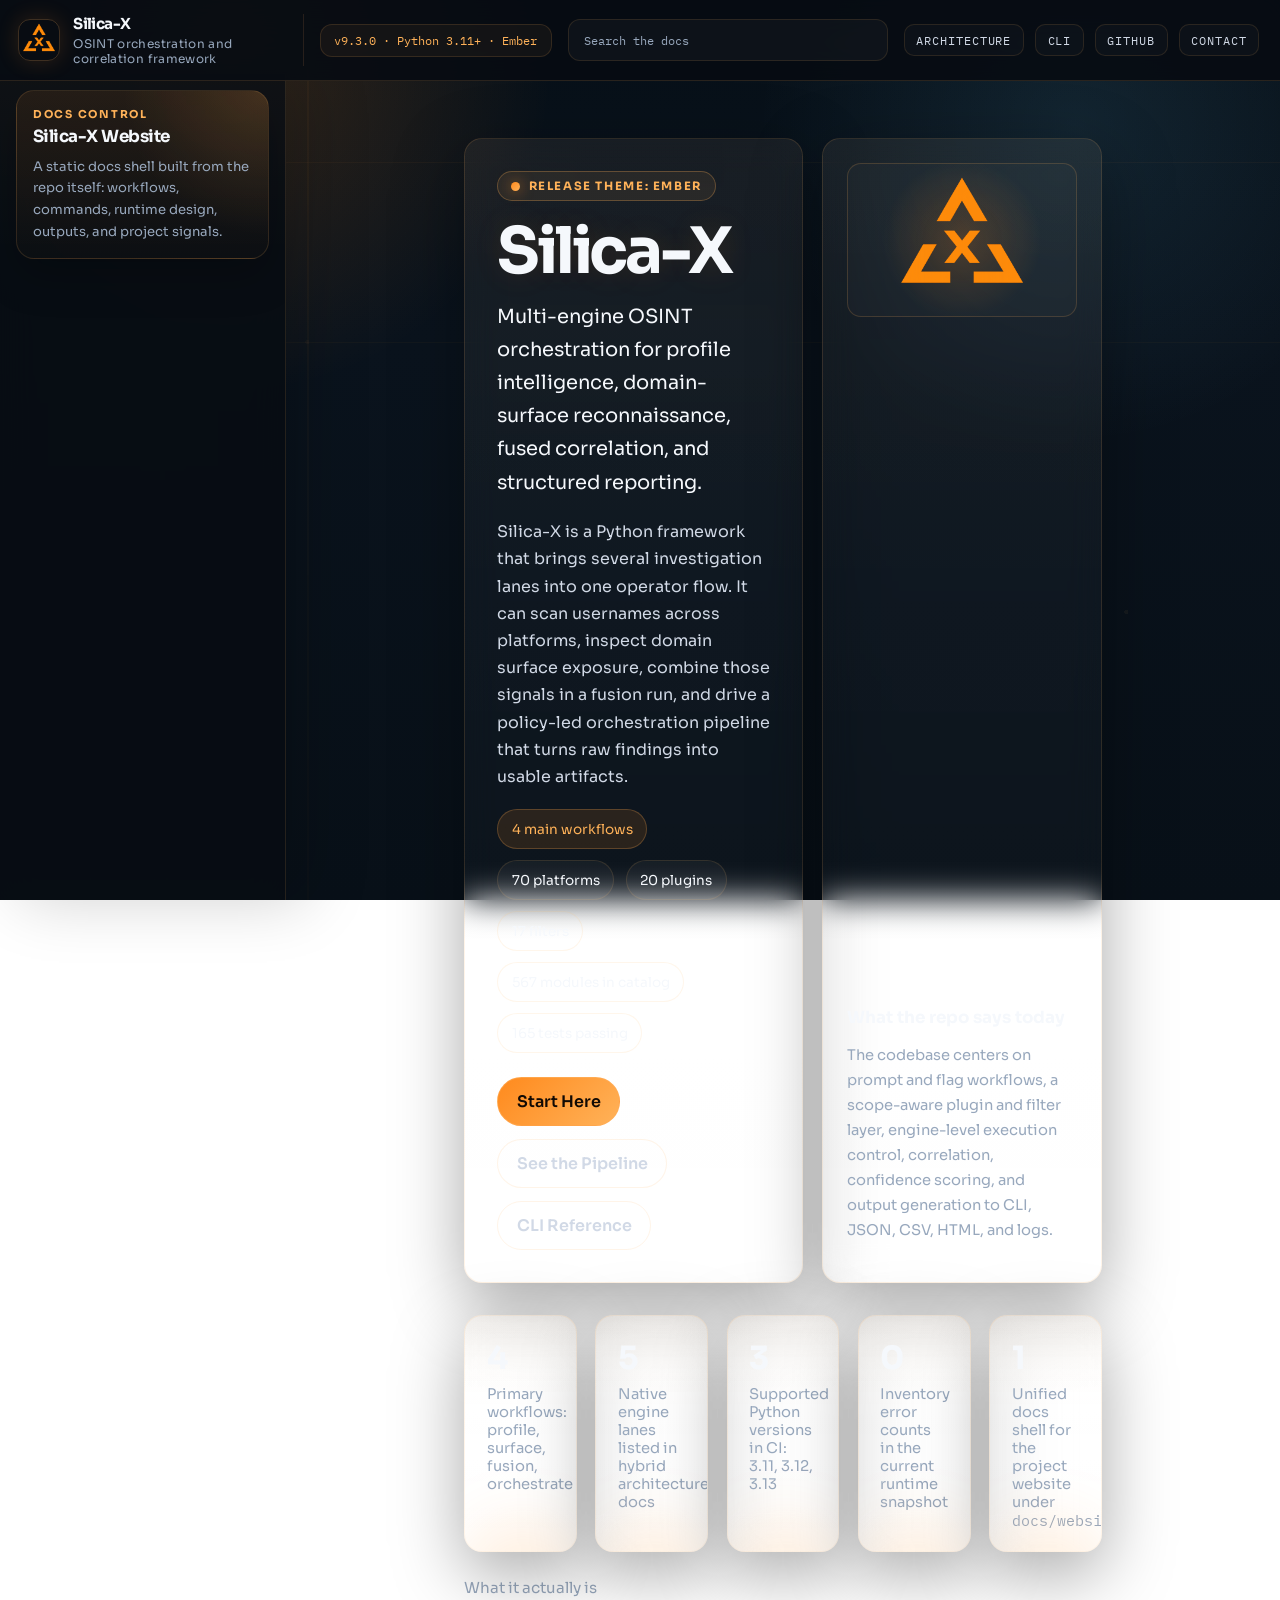
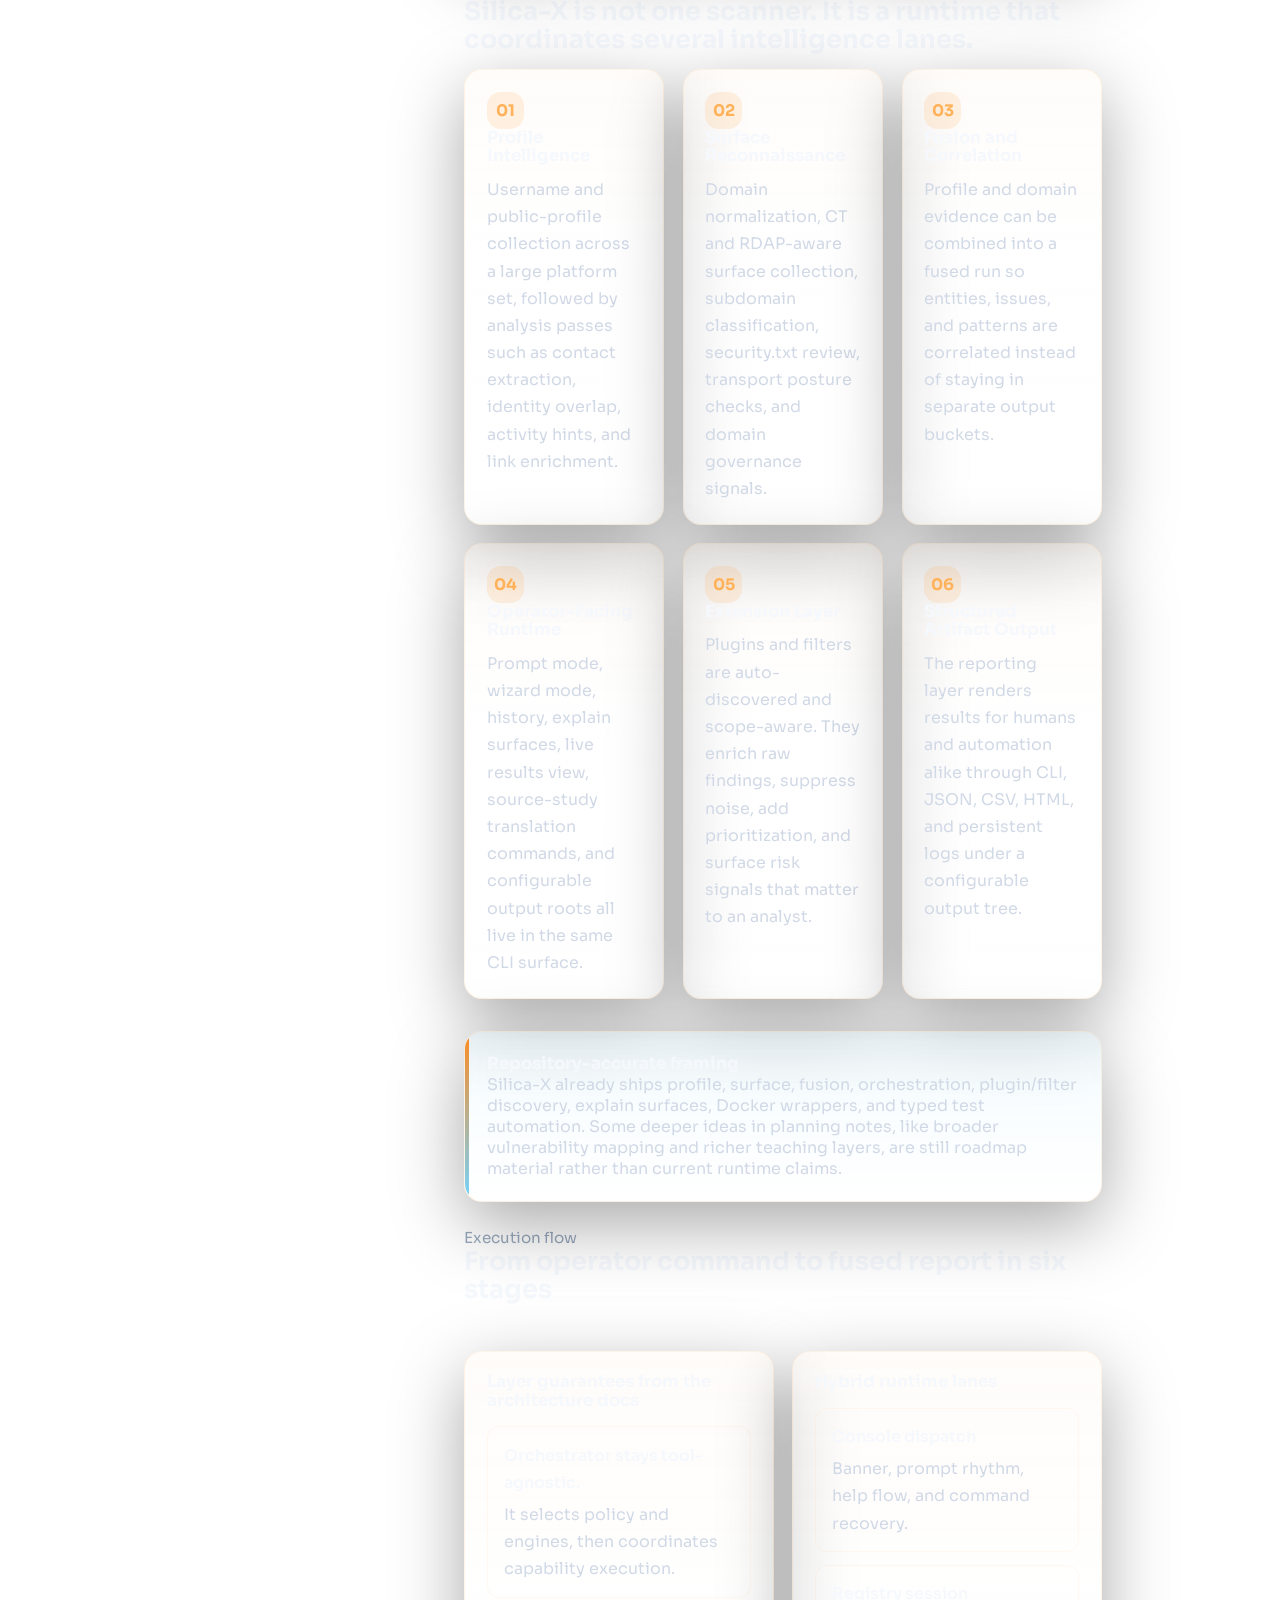
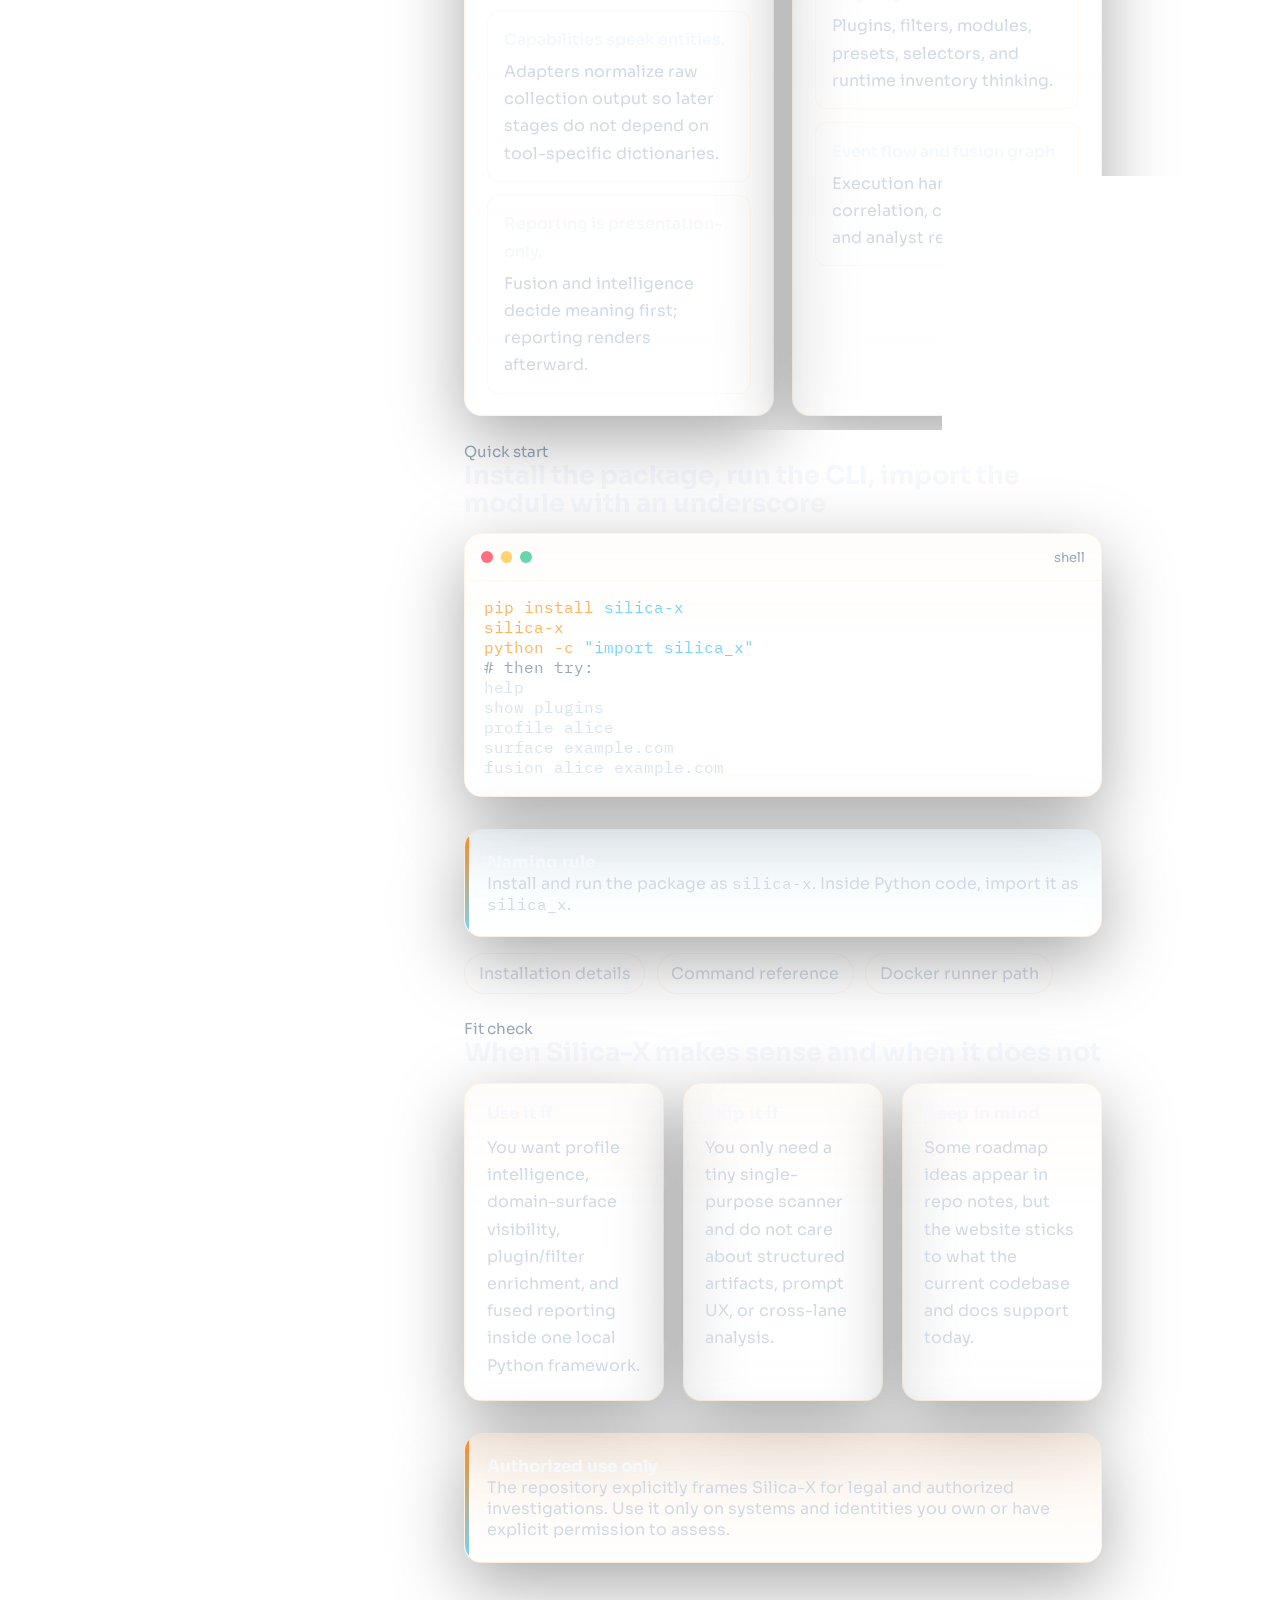
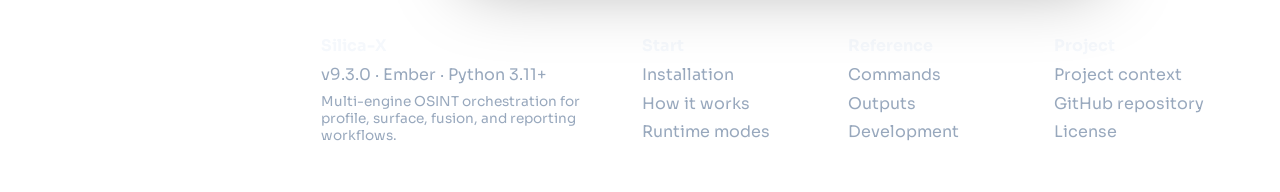
==== commit ae6cd482: "Fixations" ====
--- a/docs/website/index.html
+++ b/docs/website/index.html
@@ -74,7 +74,7 @@
     <div class="hero-grid">
       <article class="hero-card">
         <div class="eyebrow">Release Theme: Ember</div>
-        <h1 class="hero-title">Silica-X <span class="hero-title-mark" aria-hidden="true"><img src="web_assets/media/silica-x-web.png" alt=""></span></h1>
+        <h1 class="hero-title">Silica-X</h1>
         <p class="hero-subtitle">Multi-engine OSINT orchestration for profile intelligence, domain-surface reconnaissance, fused correlation, and structured reporting.</p>
         <p class="hero-copy">Silica-X is a Python framework that brings several investigation lanes into one operator flow. It can scan usernames across platforms, inspect domain surface exposure, combine those signals in a fusion run, and drive a policy-led orchestration pipeline that turns raw findings into usable artifacts.</p>
         <div class="badge-row">
@@ -202,7 +202,7 @@
     <div class="section-head">
       <div>
         <div class="section-kicker">Quick start</div>
-        <h2 class="section-title">Source install is the cleanest current path</h2>
+        <h2 class="section-title">Install the package, run the CLI, import the module with an underscore</h2>
       </div>
     </div>
     <article class="code-block">
@@ -212,10 +212,9 @@
         <span class="code-dot"></span>
         <span class="code-lang">shell</span>
       </div>
-      <pre class="code-body"><span class="cmd">git clone</span> <span class="arg">https://github.com/voltsparx/Silica-X.git</span>
-<span class="cmd">cd</span> <span class="arg">Silica-X</span>
-<span class="cmd">pip install</span> <span class="arg">-r requirements.txt</span>
-<span class="cmd">python</span> <span class="arg">silica-x.py</span>
+      <pre class="code-body"><span class="cmd">pip install</span> <span class="arg">silica-x</span>
+<span class="cmd">silica-x</span>
+<span class="cmd">python -c</span> <span class="arg">"import silica_x"</span>
 <span class="muted"># then try:</span>
 help
 show plugins
@@ -223,6 +222,10 @@
 surface example.com
 fusion alice example.com</pre>
     </article>
+    <div class="callout callout-info section-block">
+      <div class="callout-title">Naming rule</div>
+      Install and run the package as <span class="mono">silica-x</span>. Inside Python code, import it as <span class="mono">silica_x</span>.
+    </div>
     <div class="section-links">
       <a class="section-link" href="getting-started.html#install">Installation details</a>
       <a class="section-link" href="cli-reference.html#commands">Command reference</a>
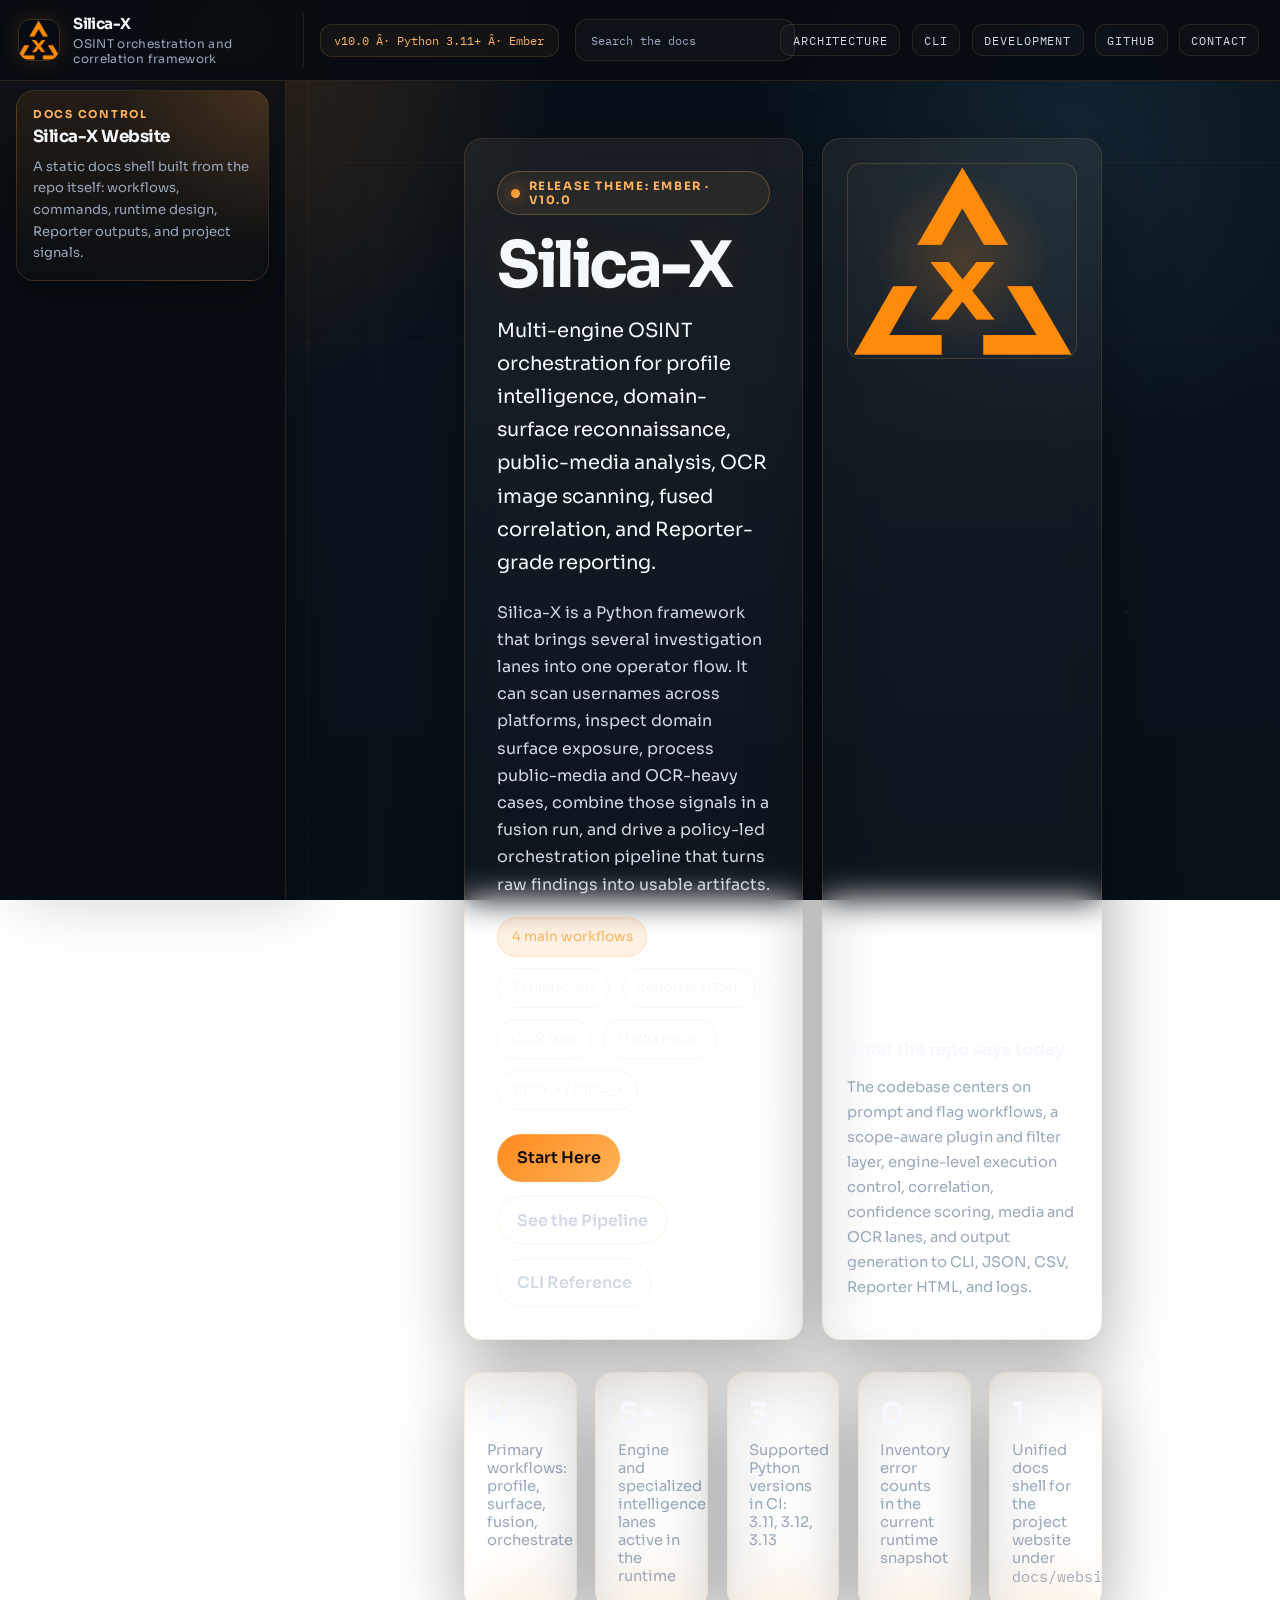
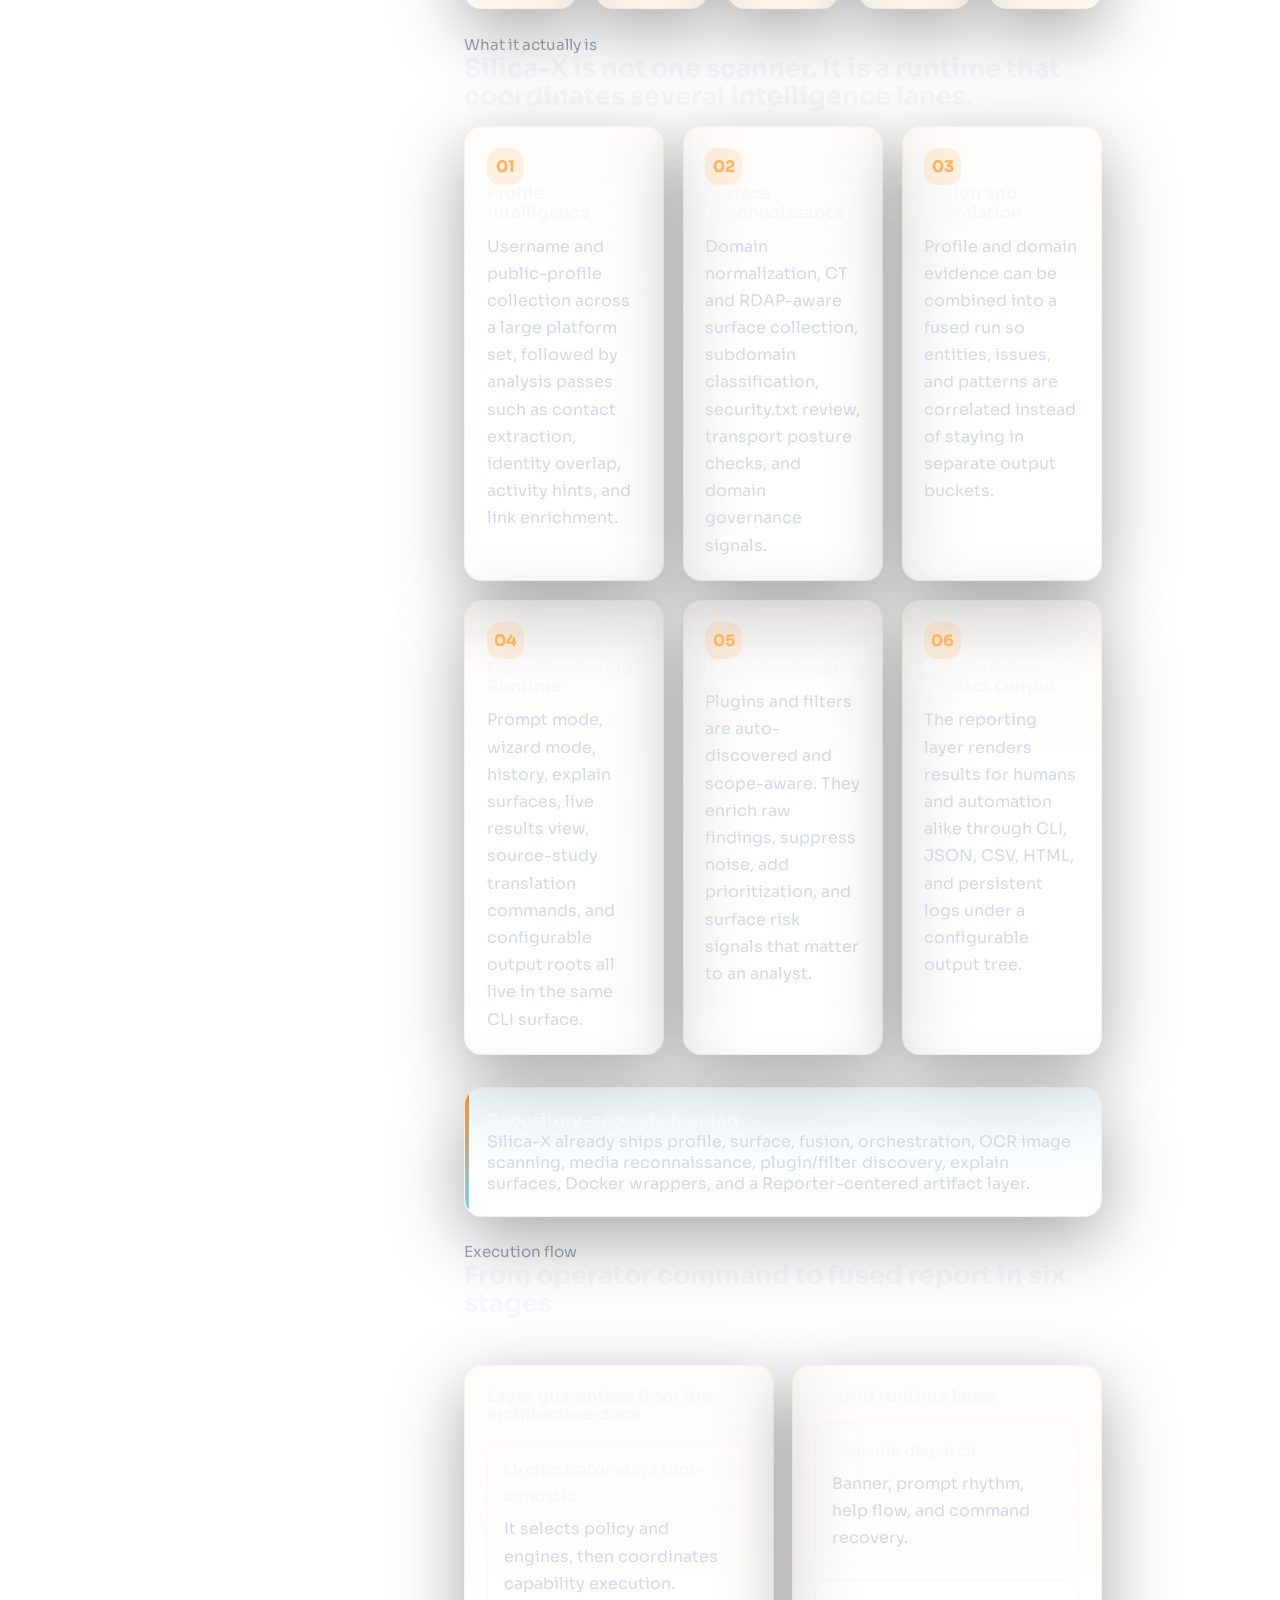
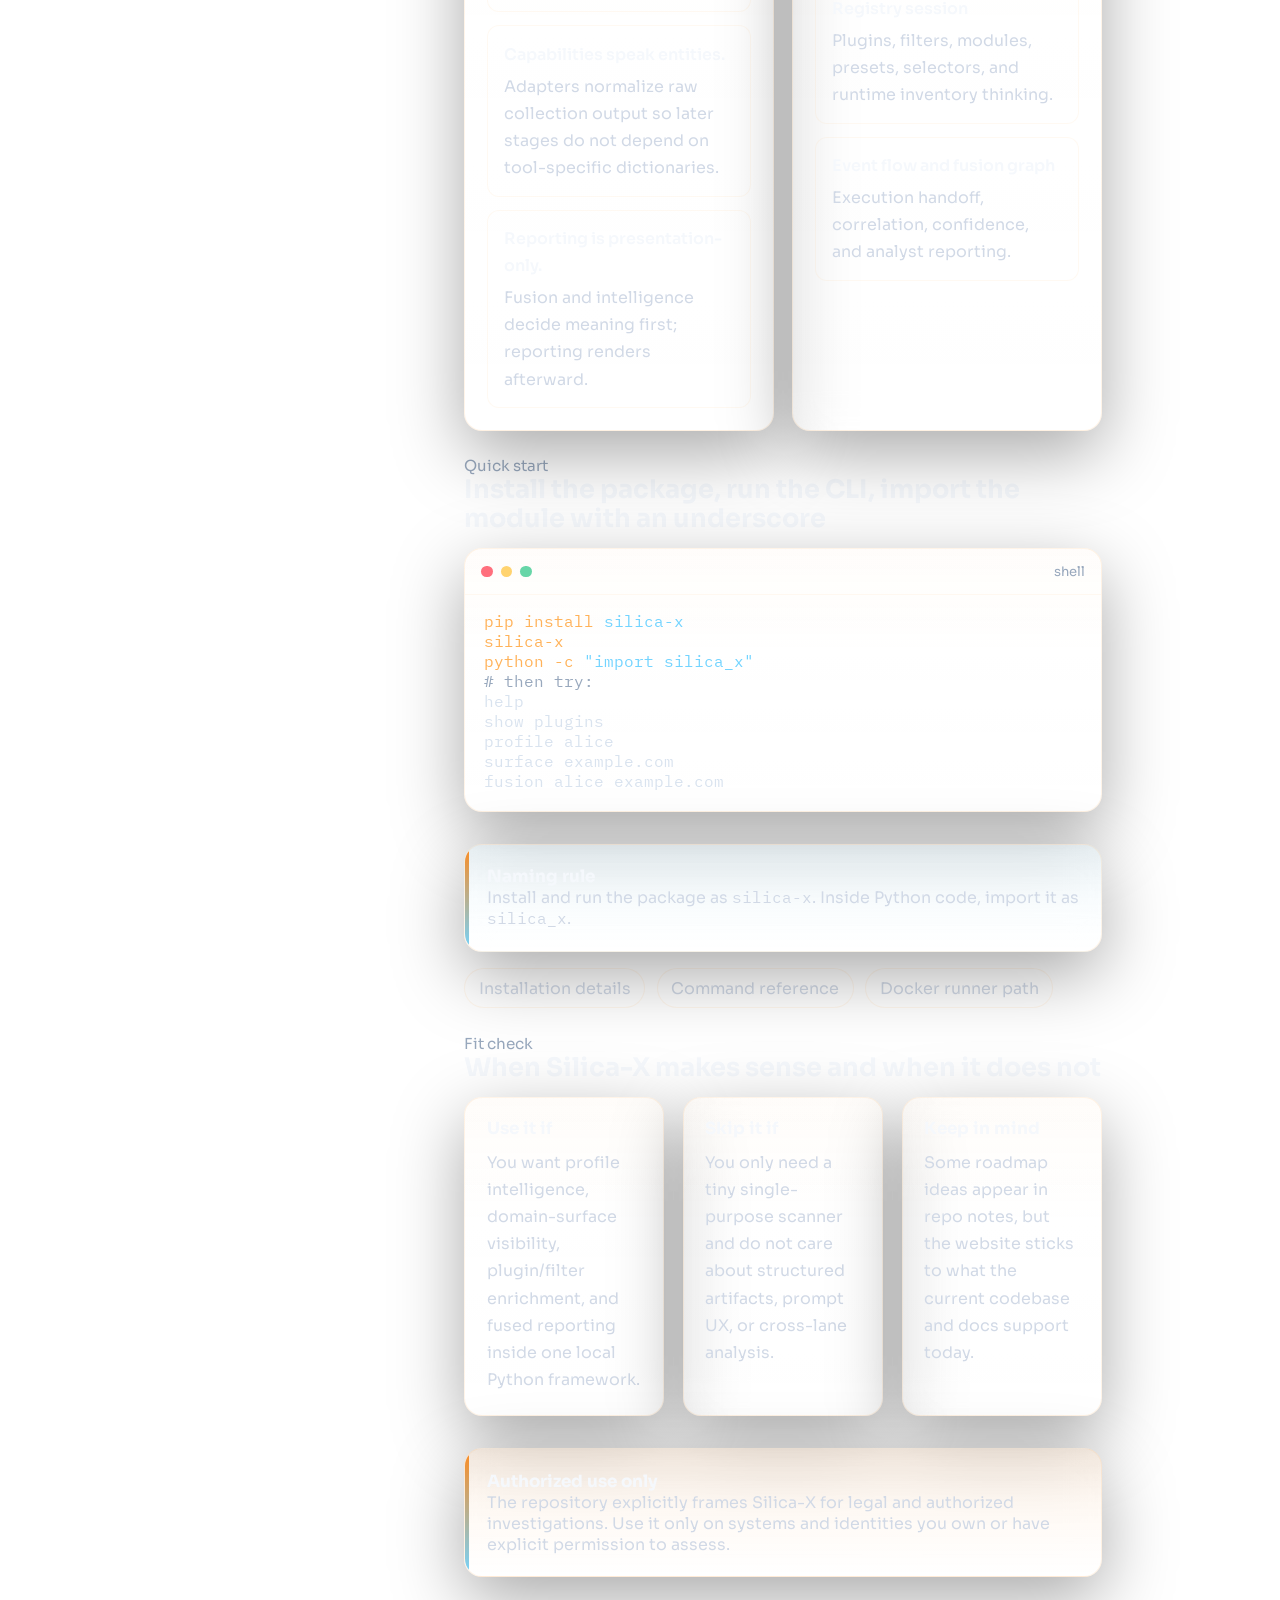
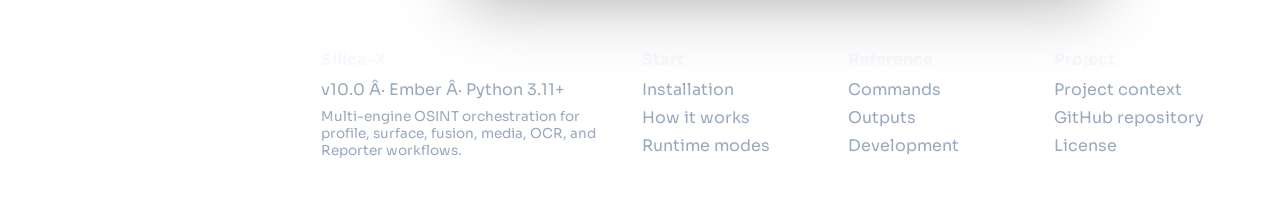
==== commit 7c4aaf63: "Used AI for some specific fixes and document generation, im feeling tired but chaotic to make, devel" ====
--- a/docs/website/index.html
+++ b/docs/website/index.html
@@ -1,4 +1,4 @@
-<!DOCTYPE html>
+﻿<!DOCTYPE html>
 <html lang="en">
 <head>
 <meta charset="UTF-8">
@@ -38,7 +38,7 @@
       <span id="topbar-tagline">OSINT orchestration and correlation framework</span>
     </span>
   </button>
-  <div id="topbar-version">v9.3.0 · Python 3.11+ · Ember</div>
+  <div id="topbar-version">v10.0 Â· Python 3.11+ Â· Ember</div>
   <div class="topbar-search">
     <input id="docs-search-input" type="search" placeholder="Search the docs">
     <div id="docs-search-results" class="topbar-search-results" hidden></div>
@@ -46,6 +46,7 @@
   <div id="topbar-links">
     <a href="workflow.html#pipeline">Architecture</a>
     <a href="cli-reference.html#commands">CLI</a>
+    <a href="development.html#development-home">Development</a>
     <a href="https://github.com/voltsparx/Silica-X" target="_blank" rel="noreferrer">GitHub</a>
     <div class="contact-wrap">
       <button id="contact-toggle" class="contact-toggle" type="button" aria-expanded="false">Contact</button>
@@ -62,7 +63,7 @@
   <div class="sidebar-panel-head">
     <div class="sidebar-kicker">Docs Control</div>
     <h2 class="sidebar-title">Silica-X Website</h2>
-    <p class="sidebar-note">A static docs shell built from the repo itself: workflows, commands, runtime design, outputs, and project signals.</p>
+    <p class="sidebar-note">A static docs shell built from the repo itself: workflows, commands, runtime design, Reporter outputs, and project signals.</p>
   </div>
   <div id="sidebar-tabs" class="sidebar-tabs" role="tablist" aria-label="Documentation groups"></div>
   <div id="sidebar-nav"></div>
@@ -73,17 +74,17 @@
   <section id="home" class="page-section section-anchor">
     <div class="hero-grid">
       <article class="hero-card">
-        <div class="eyebrow">Release Theme: Ember</div>
+        <div class="eyebrow">Release Theme: Ember · v10.0</div>
         <h1 class="hero-title">Silica-X</h1>
-        <p class="hero-subtitle">Multi-engine OSINT orchestration for profile intelligence, domain-surface reconnaissance, fused correlation, and structured reporting.</p>
-        <p class="hero-copy">Silica-X is a Python framework that brings several investigation lanes into one operator flow. It can scan usernames across platforms, inspect domain surface exposure, combine those signals in a fusion run, and drive a policy-led orchestration pipeline that turns raw findings into usable artifacts.</p>
+        <p class="hero-subtitle">Multi-engine OSINT orchestration for profile intelligence, domain-surface reconnaissance, public-media analysis, OCR image scanning, fused correlation, and Reporter-grade reporting.</p>
+        <p class="hero-copy">Silica-X is a Python framework that brings several investigation lanes into one operator flow. It can scan usernames across platforms, inspect domain surface exposure, process public-media and OCR-heavy cases, combine those signals in a fusion run, and drive a policy-led orchestration pipeline that turns raw findings into usable artifacts.</p>
         <div class="badge-row">
           <span class="badge is-accent">4 main workflows</span>
-          <span class="badge">70 platforms</span>
-          <span class="badge">20 plugins</span>
-          <span class="badge">17 filters</span>
-          <span class="badge">567 modules in catalog</span>
-          <span class="badge">165 tests passing</span>
+          <span class="badge">71 platforms</span>
+          <span class="badge">Reporter HTML</span>
+          <span class="badge">OCR lane</span>
+          <span class="badge">Media recon</span>
+          <span class="badge">silica-x / silica_x</span>
         </div>
         <div class="cta-row">
           <a class="btn btn-primary" href="getting-started.html#install">Start Here</a>
@@ -97,14 +98,14 @@
         </div>
         <div>
           <div class="card-title">What the repo says today</div>
-          <p class="hero-logo-note">The codebase centers on prompt and flag workflows, a scope-aware plugin and filter layer, engine-level execution control, correlation, confidence scoring, and output generation to CLI, JSON, CSV, HTML, and logs.</p>
+          <p class="hero-logo-note">The codebase centers on prompt and flag workflows, a scope-aware plugin and filter layer, engine-level execution control, correlation, confidence scoring, media and OCR lanes, and output generation to CLI, JSON, CSV, Reporter HTML, and logs.</p>
         </div>
       </article>
     </div>
 
     <div class="stats-grid section-block">
       <article class="metric-card"><span class="metric-value">4</span><span class="metric-label">Primary workflows: profile, surface, fusion, orchestrate</span></article>
-      <article class="metric-card"><span class="metric-value">5</span><span class="metric-label">Native engine lanes listed in hybrid architecture docs</span></article>
+      <article class="metric-card"><span class="metric-value">5+</span><span class="metric-label">Engine and specialized intelligence lanes active in the runtime</span></article>
       <article class="metric-card"><span class="metric-value">3</span><span class="metric-label">Supported Python versions in CI: 3.11, 3.12, 3.13</span></article>
       <article class="metric-card"><span class="metric-value">0</span><span class="metric-label">Inventory error counts in the current runtime snapshot</span></article>
       <article class="metric-card"><span class="metric-value">1</span><span class="metric-label">Unified docs shell for the project website under <span class="mono">docs/website</span></span></article>
@@ -164,7 +165,7 @@
     </div>
     <div class="callout callout-info section-block">
       <div class="callout-title">Repository-accurate framing</div>
-      Silica-X already ships profile, surface, fusion, orchestration, plugin/filter discovery, explain surfaces, Docker wrappers, and typed test automation. Some deeper ideas in planning notes, like broader vulnerability mapping and richer teaching layers, are still roadmap material rather than current runtime claims.
+      Silica-X already ships profile, surface, fusion, orchestration, OCR image scanning, media reconnaissance, plugin/filter discovery, explain surfaces, Docker wrappers, and a Reporter-centered artifact layer.
     </div>
   </section>
 
@@ -271,8 +272,8 @@
   <div class="footer-grid">
     <div>
       <div class="footer-title">Silica-X</div>
-      <div>v9.3.0 · Ember · Python 3.11+</div>
-      <div class="tiny" style="margin-top: 0.5rem;">Multi-engine OSINT orchestration for profile, surface, fusion, and reporting workflows.</div>
+      <div>v10.0 Â· Ember Â· Python 3.11+</div>
+      <div class="tiny" style="margin-top: 0.5rem;">Multi-engine OSINT orchestration for profile, surface, fusion, media, OCR, and Reporter workflows.</div>
     </div>
     <div>
       <div class="footer-title">Start</div>
@@ -305,3 +306,4 @@
 <script src="js/bootstrap/app.js"></script>
 </body>
 </html>
+
--- a/docs/website/css/core/base.css
+++ b/docs/website/css/core/base.css
@@ -294,8 +294,35 @@
   transition: transform 180ms ease, filter 180ms ease;
 }
 
+.hero-logo-frame img {
+  cursor: pointer;
+  transform-origin: center;
+}
+
+.hero-logo-frame img.egg-hero-spin {
+  animation: egg-hero-spin 620ms cubic-bezier(0.22, 1, 0.36, 1) 1;
+}
+
+.hero-logo-frame img.egg-hero-hidden {
+  opacity: 0;
+}
+
+.egg-ninja-star {
+  position: fixed;
+  z-index: 97;
+  pointer-events: none;
+  will-change: transform, left, top;
+  filter: drop-shadow(0 0 24px rgba(255, 138, 29, 0.42));
+}
+
 .egg-logo-pulse {
   animation: egg-logo-pulse 820ms cubic-bezier(0.16, 1, 0.3, 1) 1;
+}
+
+@keyframes egg-hero-spin {
+  0% { transform: rotate(0deg) scale(1); filter: drop-shadow(0 0 0 rgba(255, 138, 29, 0)); }
+  38% { transform: rotate(420deg) scale(1.06); filter: drop-shadow(0 0 14px rgba(255, 138, 29, 0.45)); }
+  100% { transform: rotate(720deg) scale(1); filter: drop-shadow(0 0 0 rgba(255, 138, 29, 0)); }
 }
 
 @keyframes egg-logo-pulse {
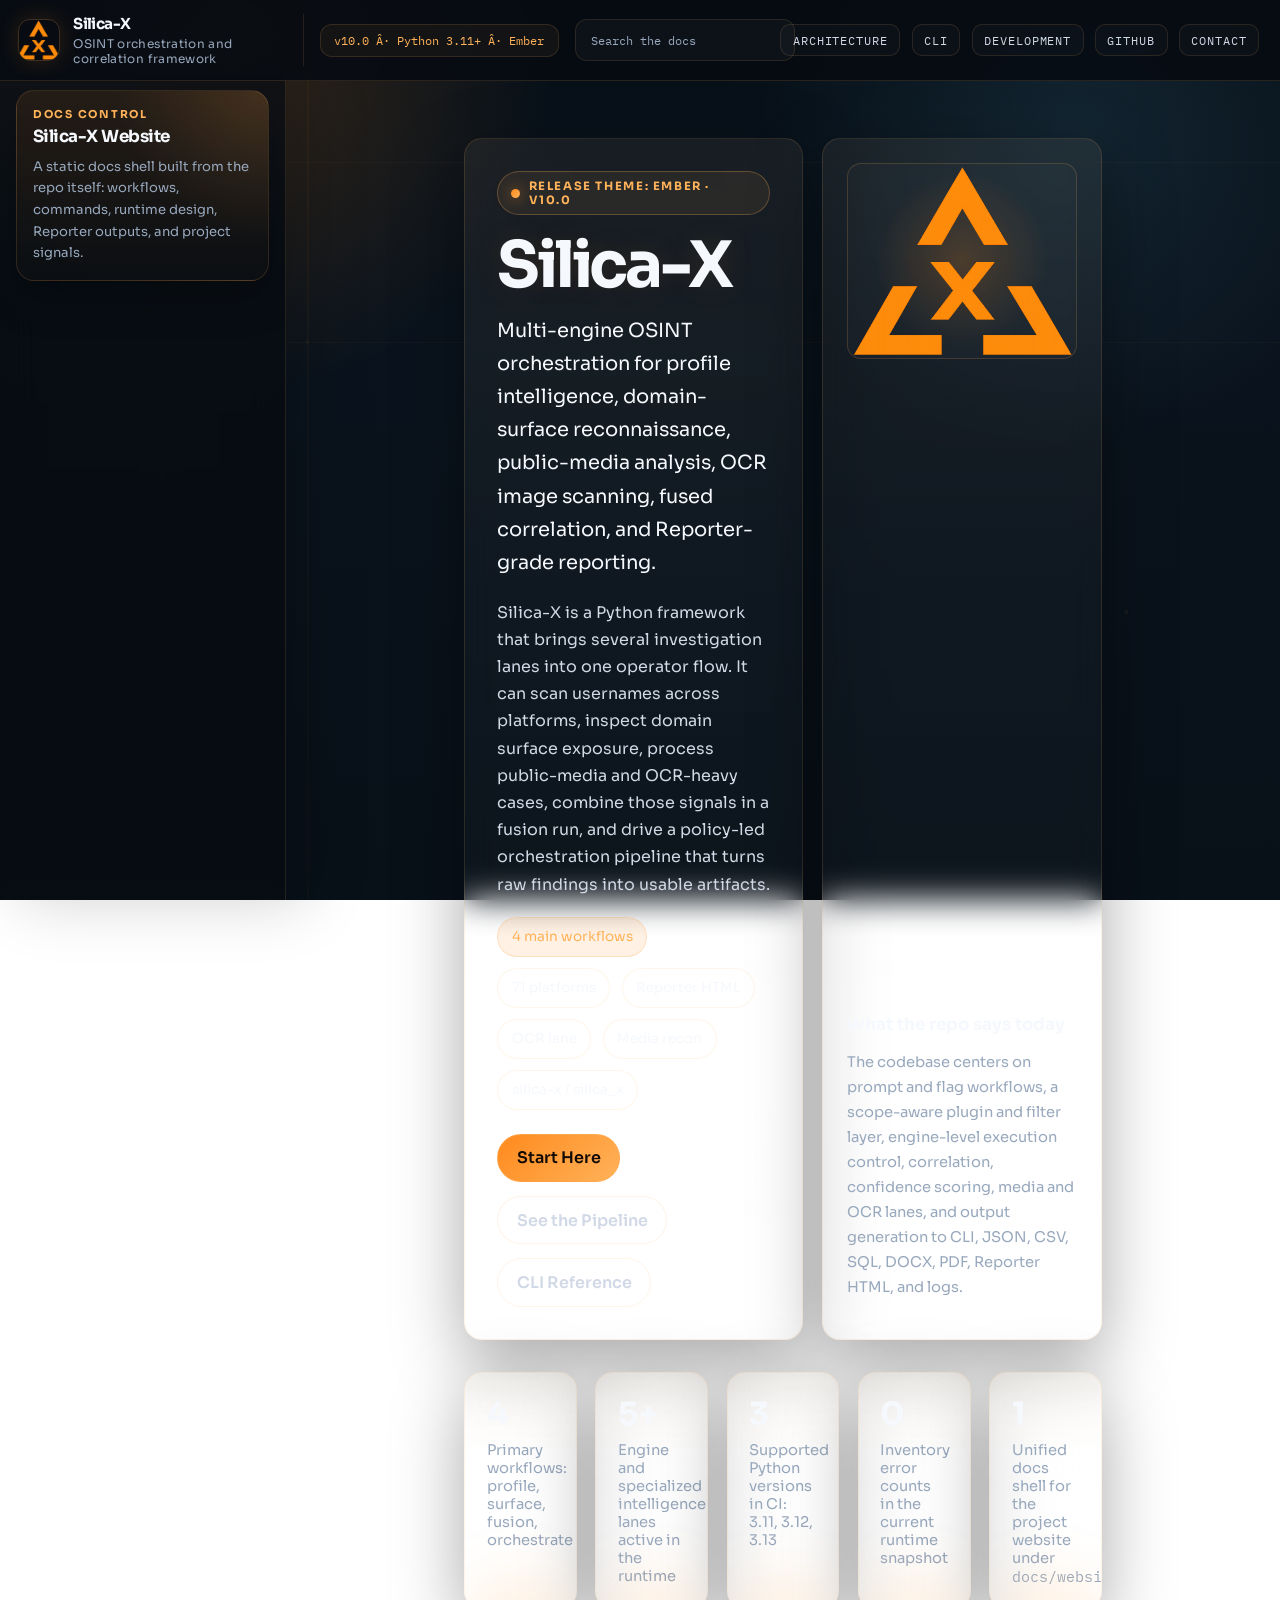
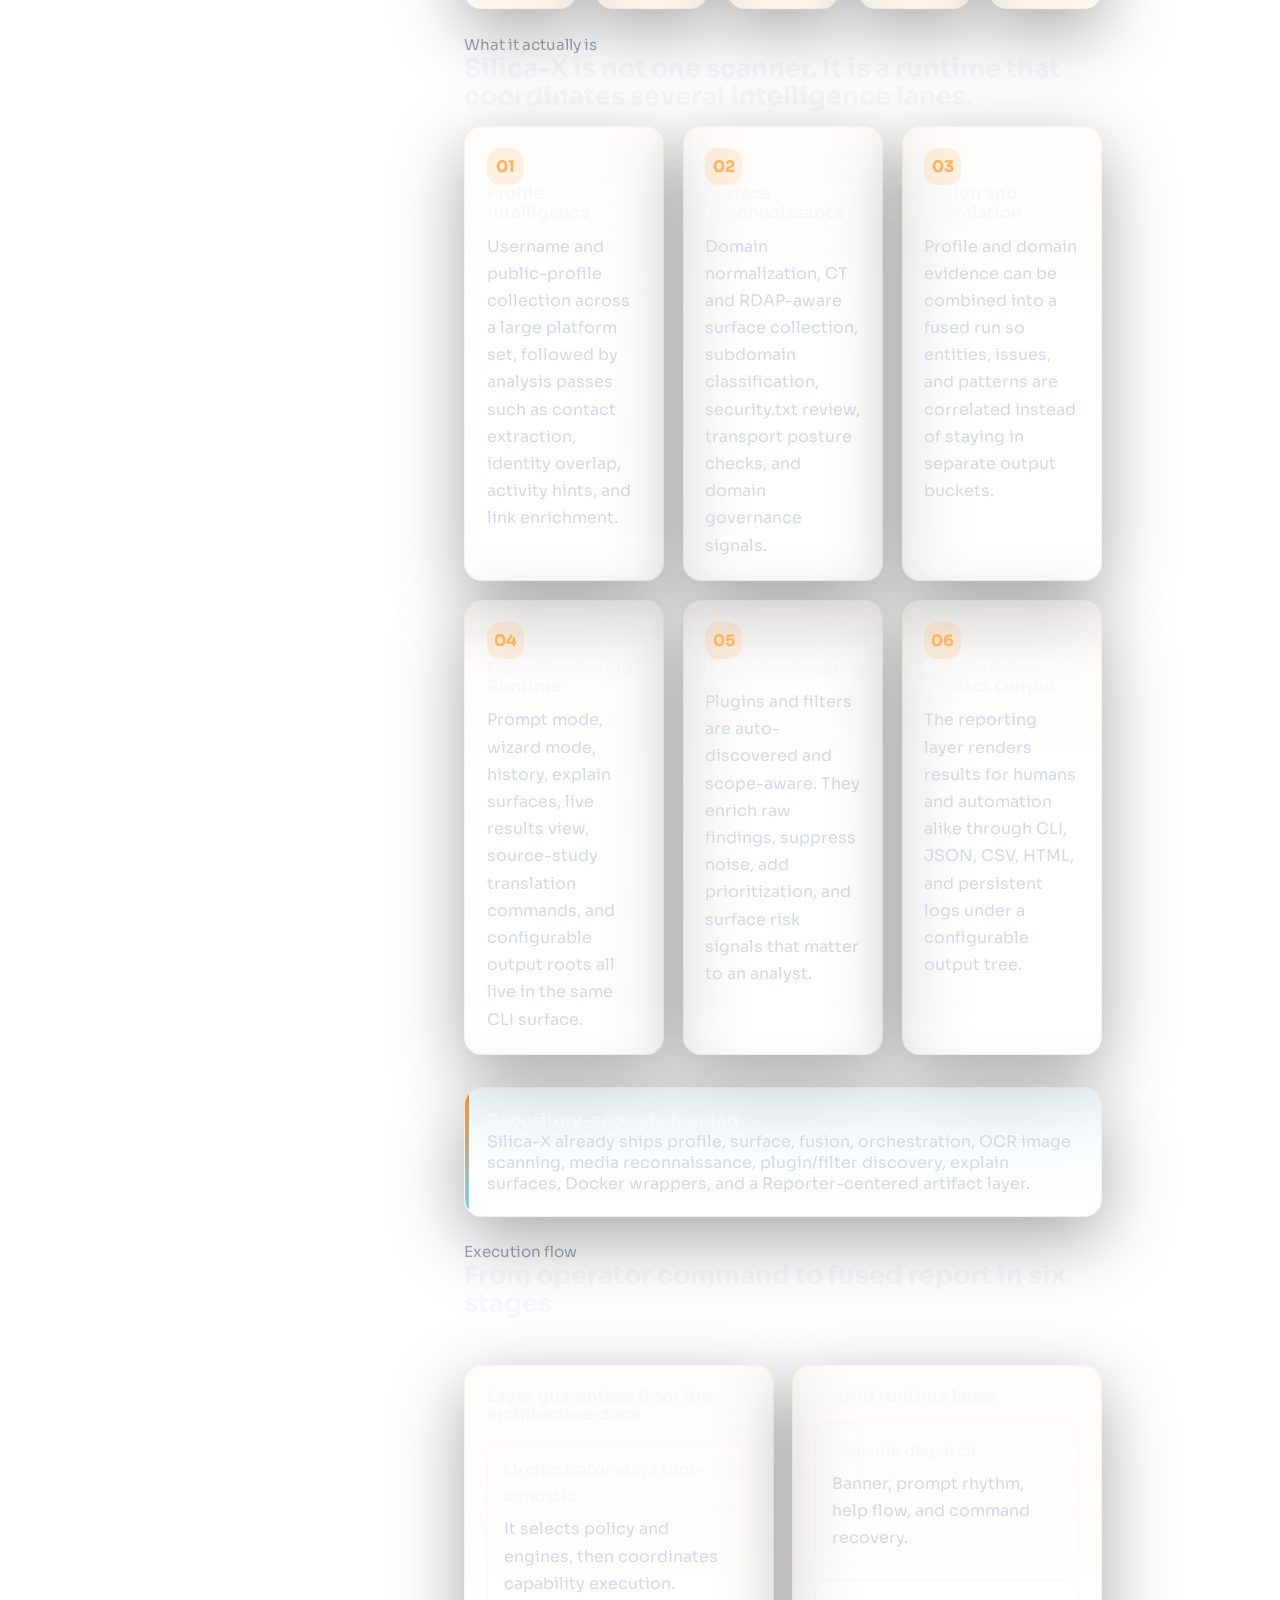
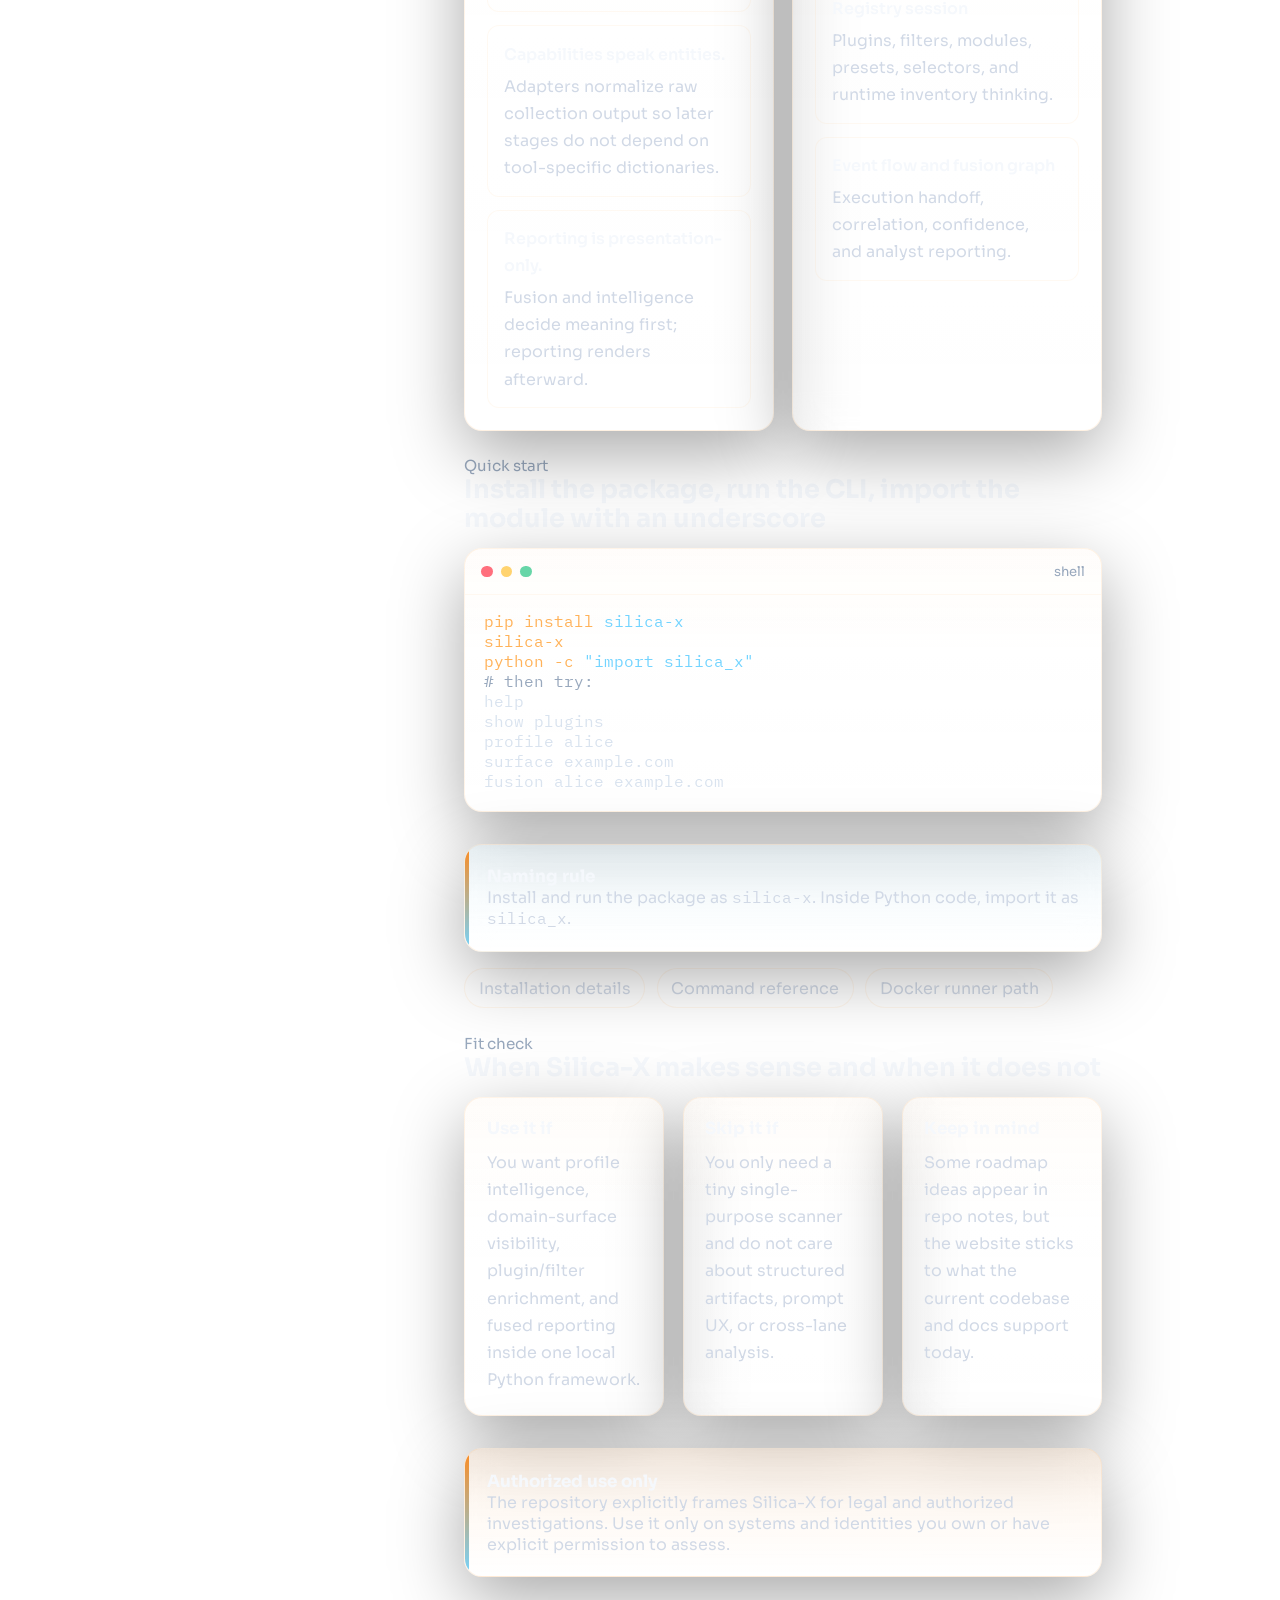
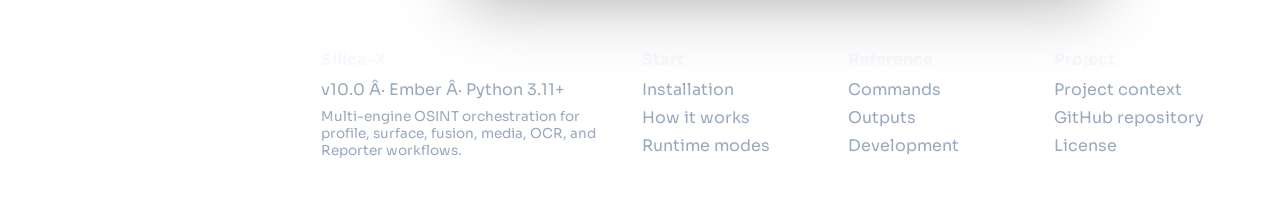
==== commit 79bd1201: "Updates + Stabalization" ====
--- a/docs/website/index.html
+++ b/docs/website/index.html
@@ -98,7 +98,7 @@
         </div>
         <div>
           <div class="card-title">What the repo says today</div>
-          <p class="hero-logo-note">The codebase centers on prompt and flag workflows, a scope-aware plugin and filter layer, engine-level execution control, correlation, confidence scoring, media and OCR lanes, and output generation to CLI, JSON, CSV, Reporter HTML, and logs.</p>
+          <p class="hero-logo-note">The codebase centers on prompt and flag workflows, a scope-aware plugin and filter layer, engine-level execution control, correlation, confidence scoring, media and OCR lanes, and output generation to CLI, JSON, CSV, SQL, DOCX, PDF, Reporter HTML, and logs.</p>
         </div>
       </article>
     </div>
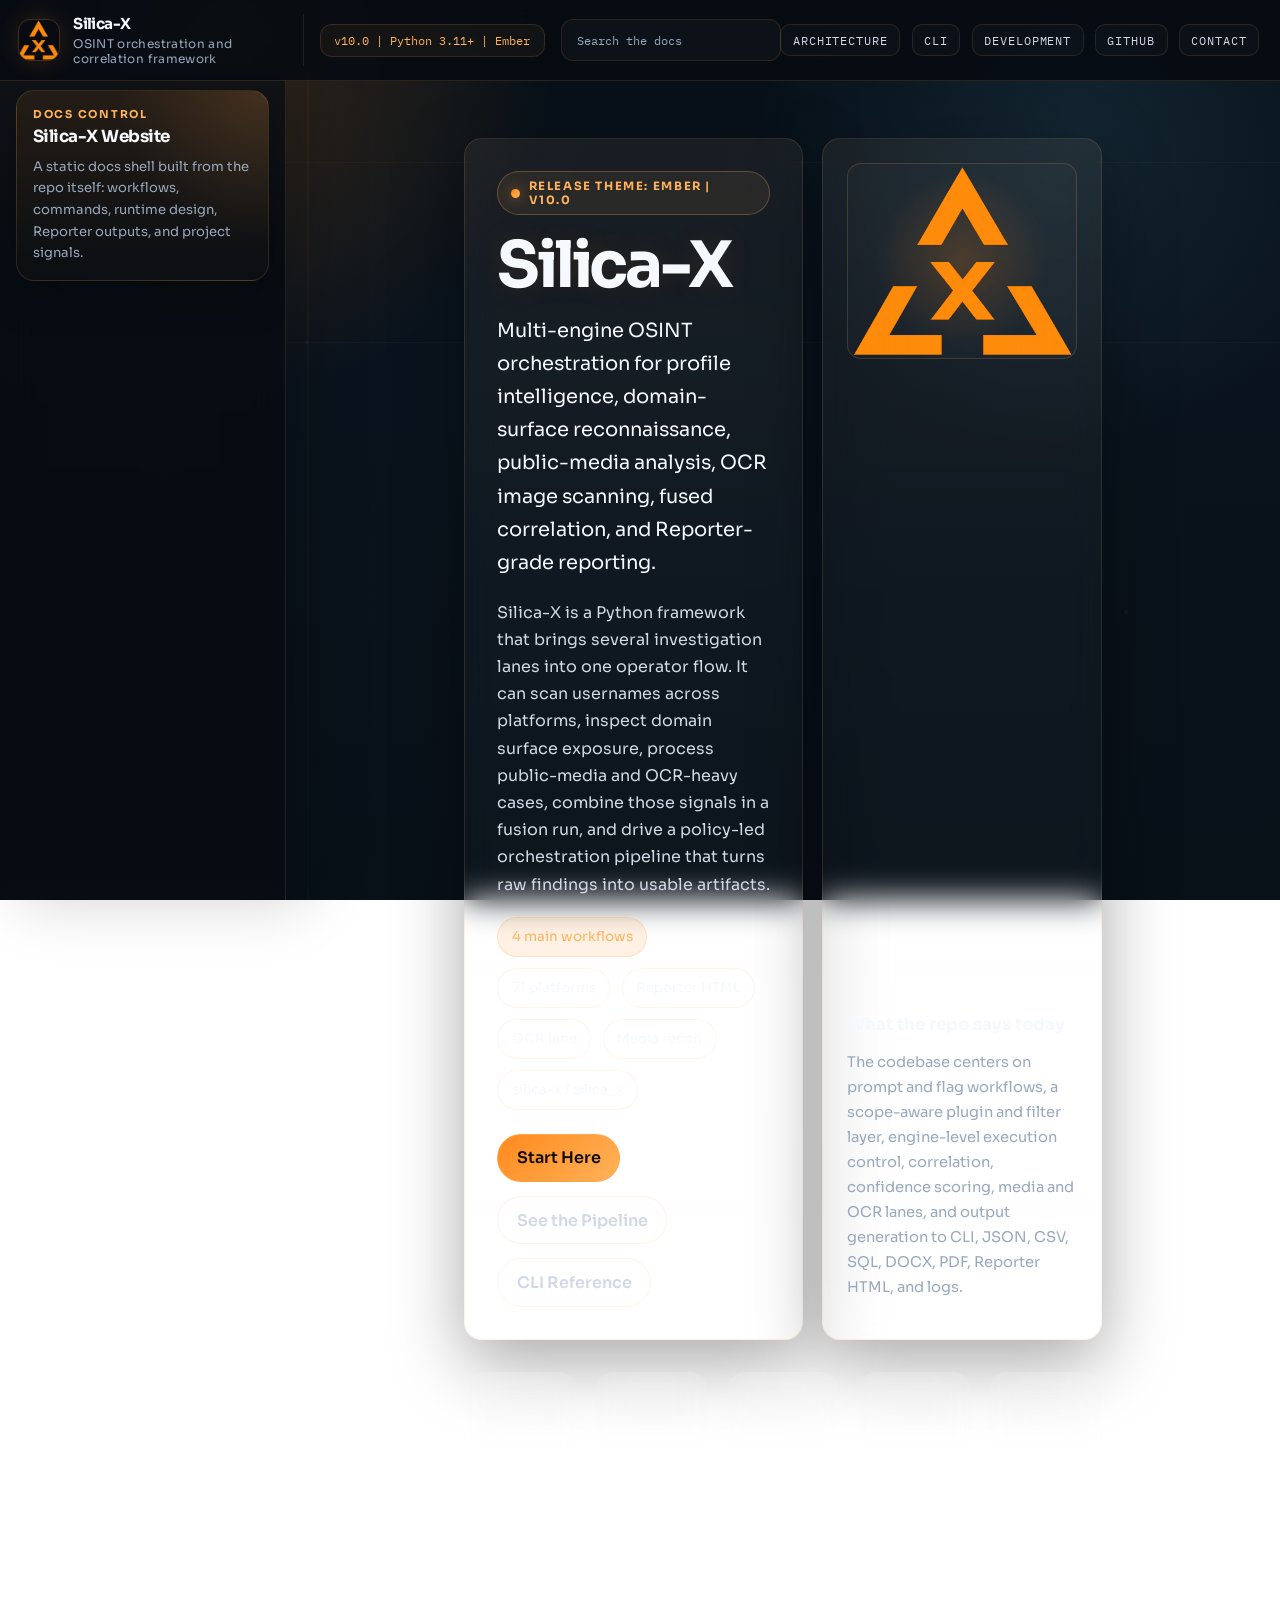
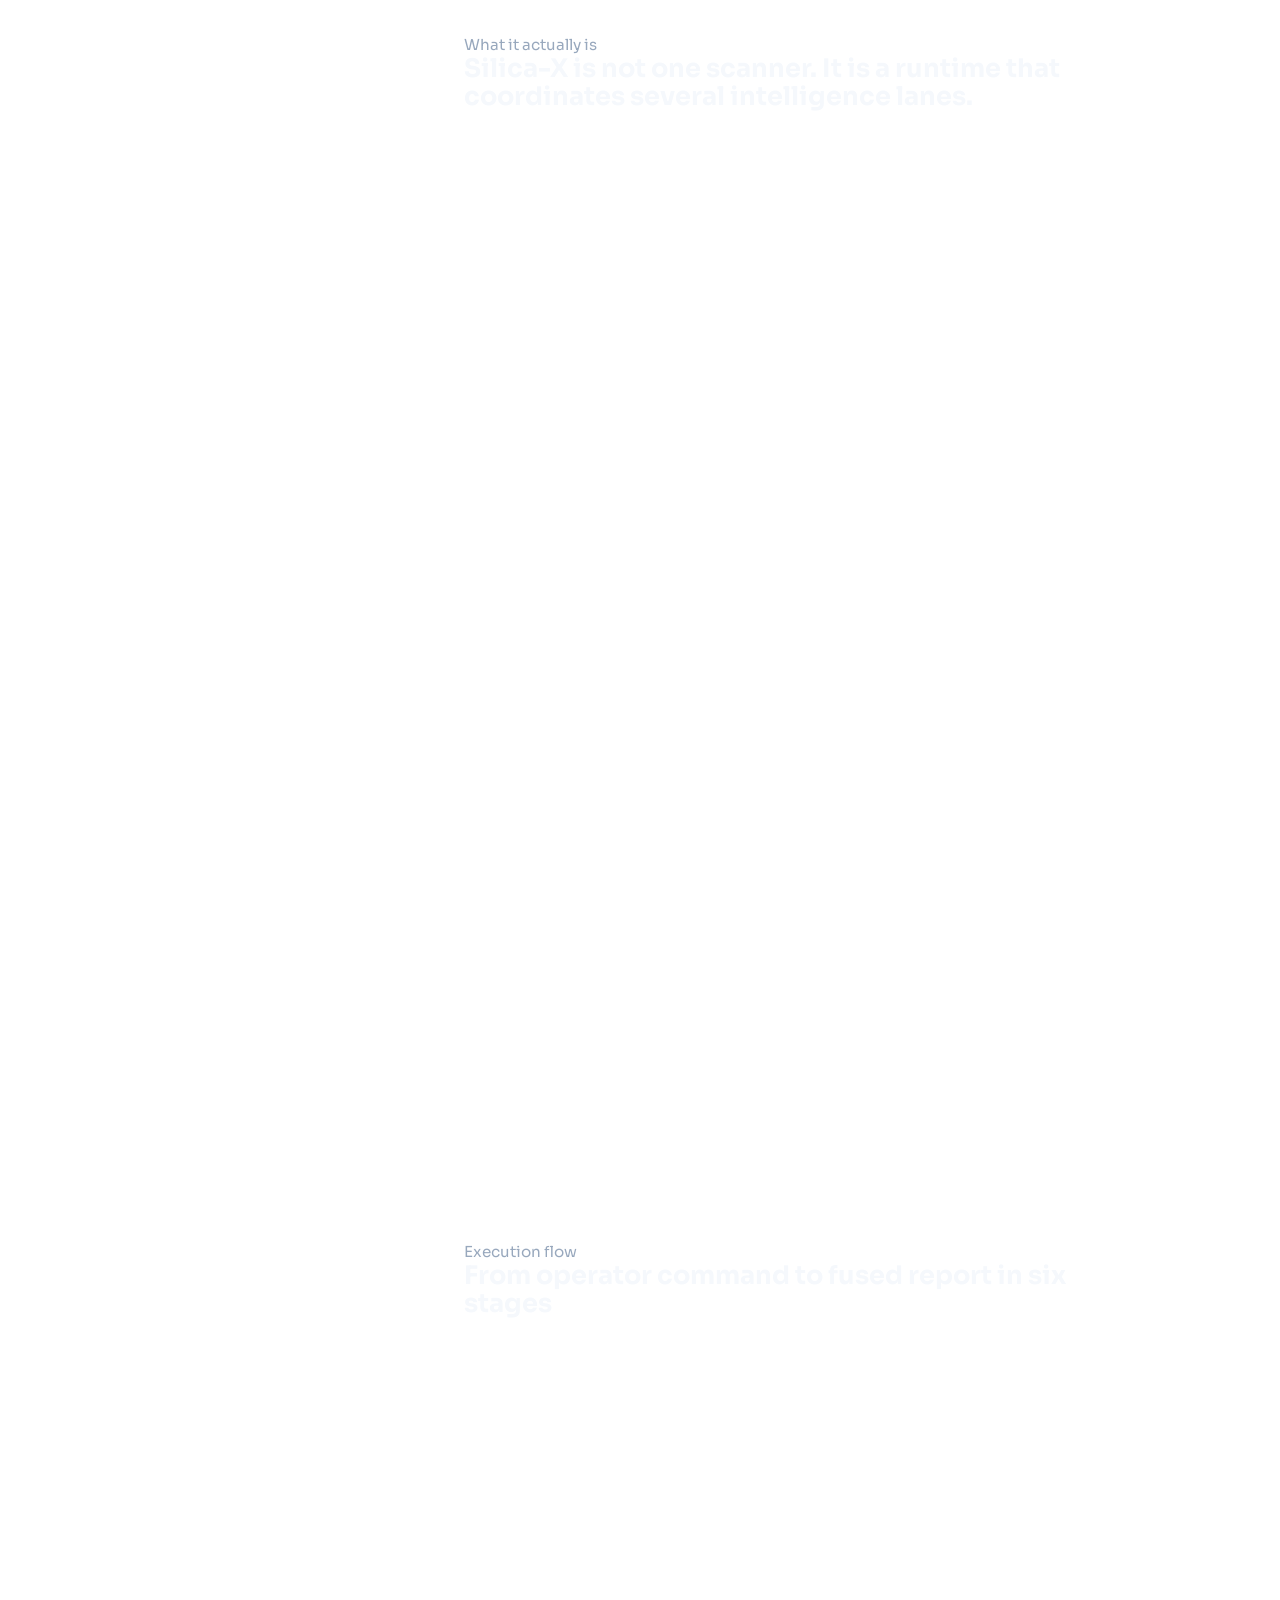
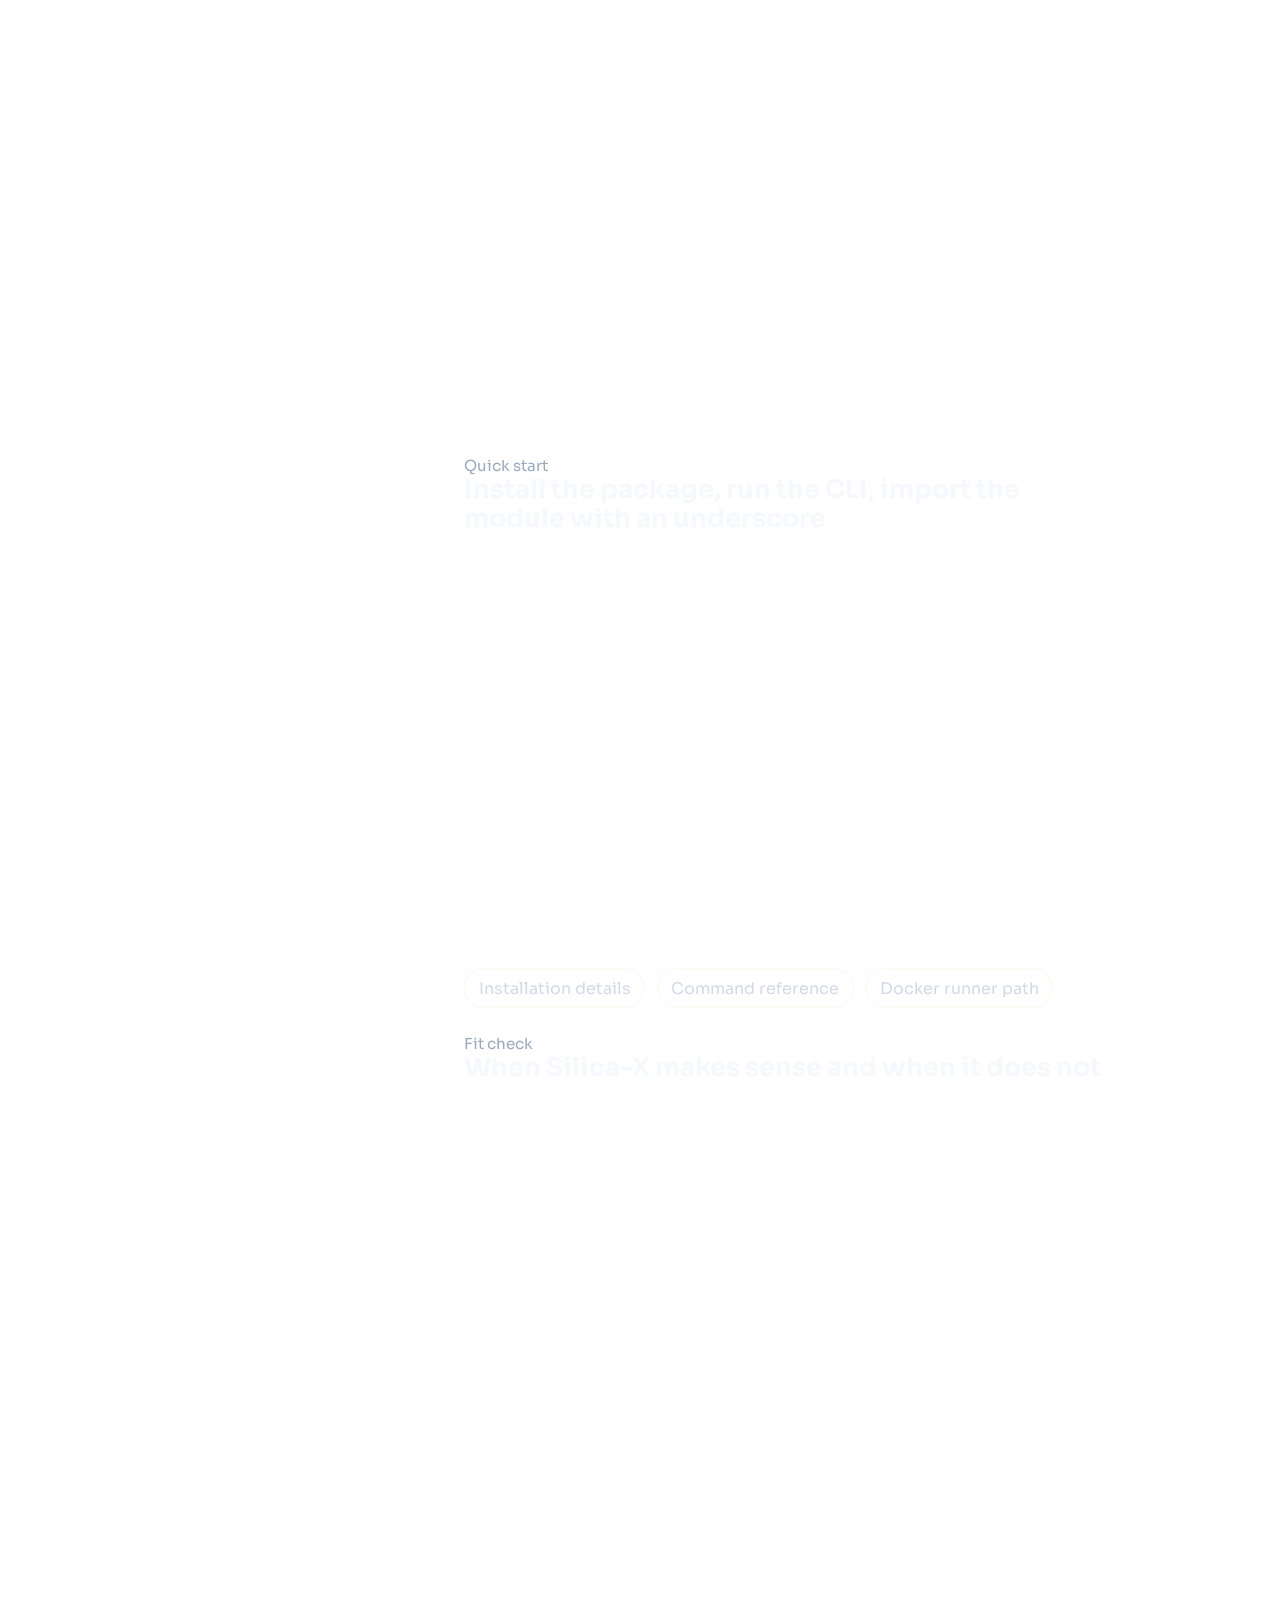
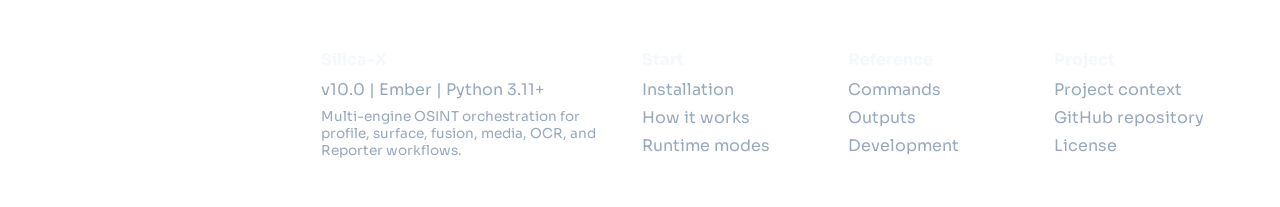
==== commit 3277f566: "IM GENUINELY CONFUSED!!!" ====
--- a/docs/website/index.html
+++ b/docs/website/index.html
@@ -38,7 +38,7 @@
       <span id="topbar-tagline">OSINT orchestration and correlation framework</span>
     </span>
   </button>
-  <div id="topbar-version">v10.0 Â· Python 3.11+ Â· Ember</div>
+  <div id="topbar-version">v10.0 | Python 3.11+ | Ember</div>
   <div class="topbar-search">
     <input id="docs-search-input" type="search" placeholder="Search the docs">
     <div id="docs-search-results" class="topbar-search-results" hidden></div>
@@ -74,7 +74,7 @@
   <section id="home" class="page-section section-anchor">
     <div class="hero-grid">
       <article class="hero-card">
-        <div class="eyebrow">Release Theme: Ember · v10.0</div>
+        <div class="eyebrow">Release Theme: Ember | v10.0</div>
         <h1 class="hero-title">Silica-X</h1>
         <p class="hero-subtitle">Multi-engine OSINT orchestration for profile intelligence, domain-surface reconnaissance, public-media analysis, OCR image scanning, fused correlation, and Reporter-grade reporting.</p>
         <p class="hero-copy">Silica-X is a Python framework that brings several investigation lanes into one operator flow. It can scan usernames across platforms, inspect domain surface exposure, process public-media and OCR-heavy cases, combine those signals in a fusion run, and drive a policy-led orchestration pipeline that turns raw findings into usable artifacts.</p>
@@ -272,7 +272,7 @@
   <div class="footer-grid">
     <div>
       <div class="footer-title">Silica-X</div>
-      <div>v10.0 Â· Ember Â· Python 3.11+</div>
+      <div>v10.0 | Ember | Python 3.11+</div>
       <div class="tiny" style="margin-top: 0.5rem;">Multi-engine OSINT orchestration for profile, surface, fusion, media, OCR, and Reporter workflows.</div>
     </div>
     <div>
